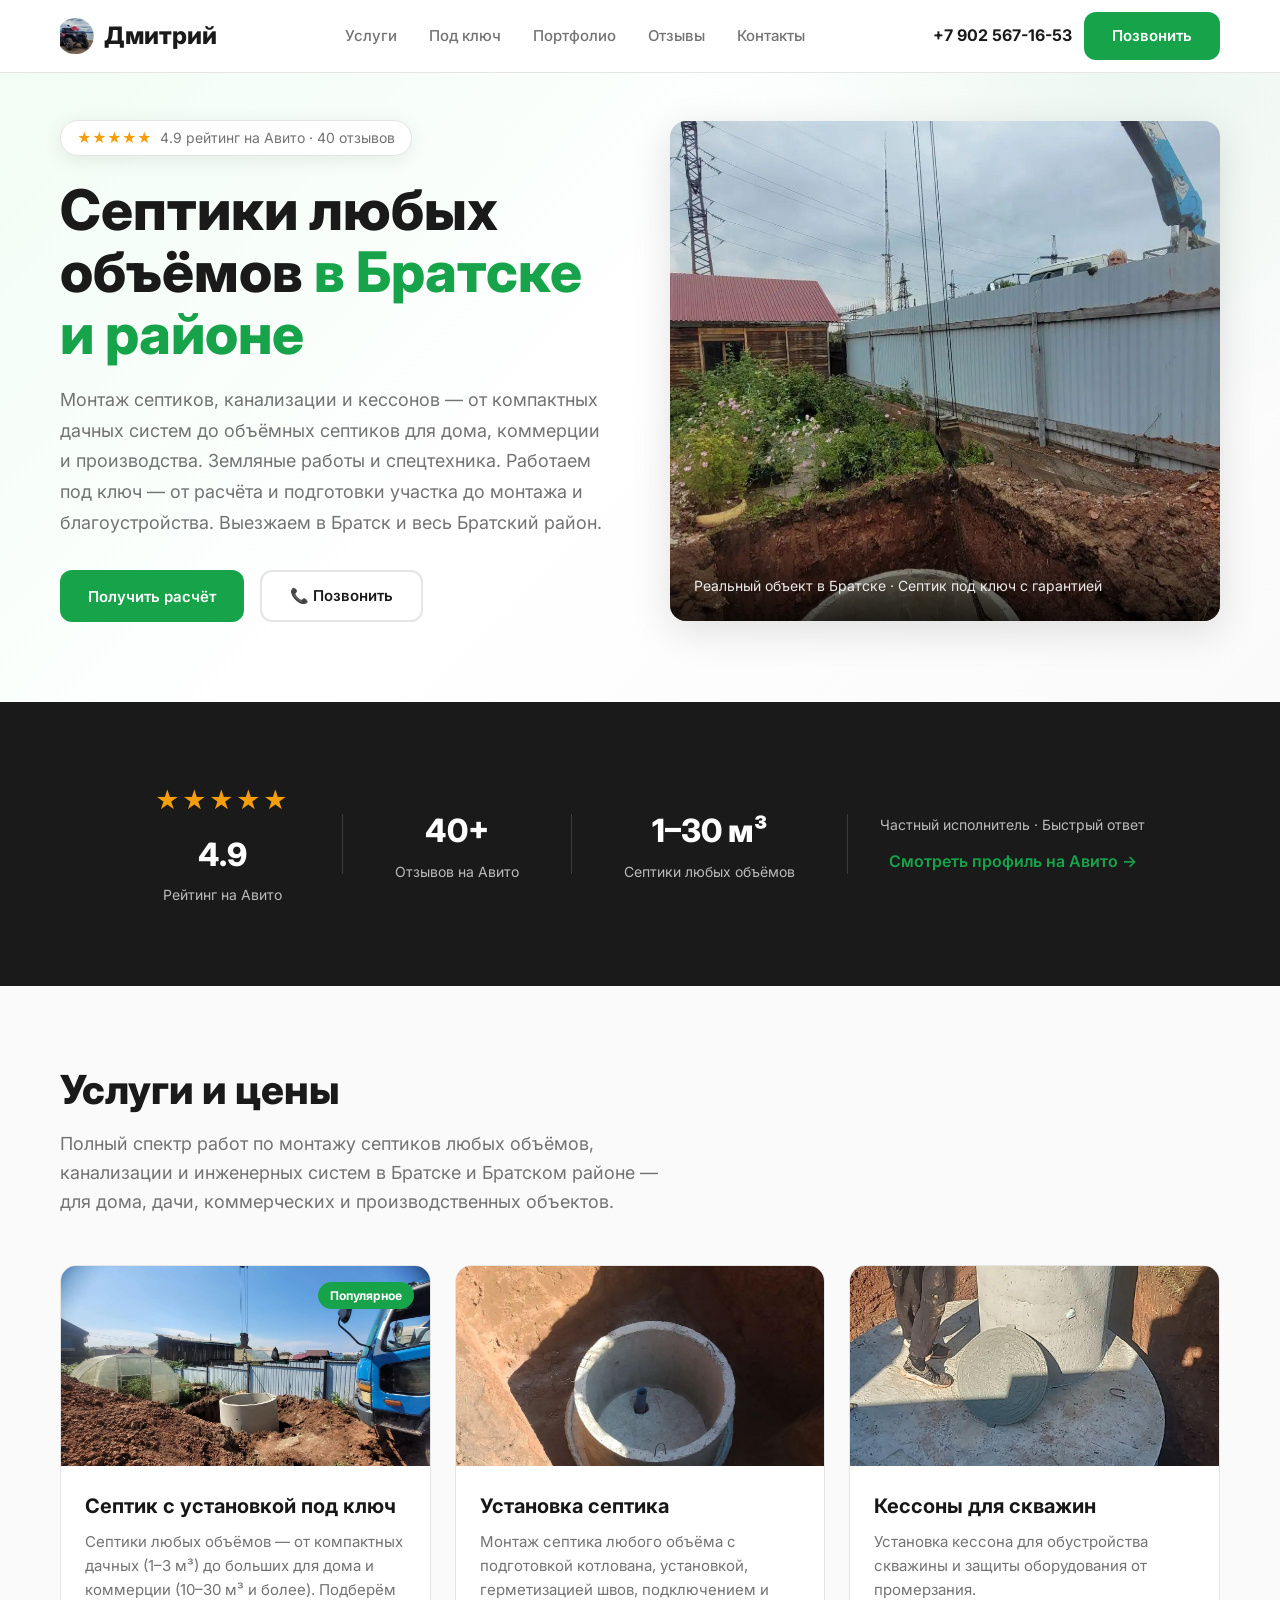
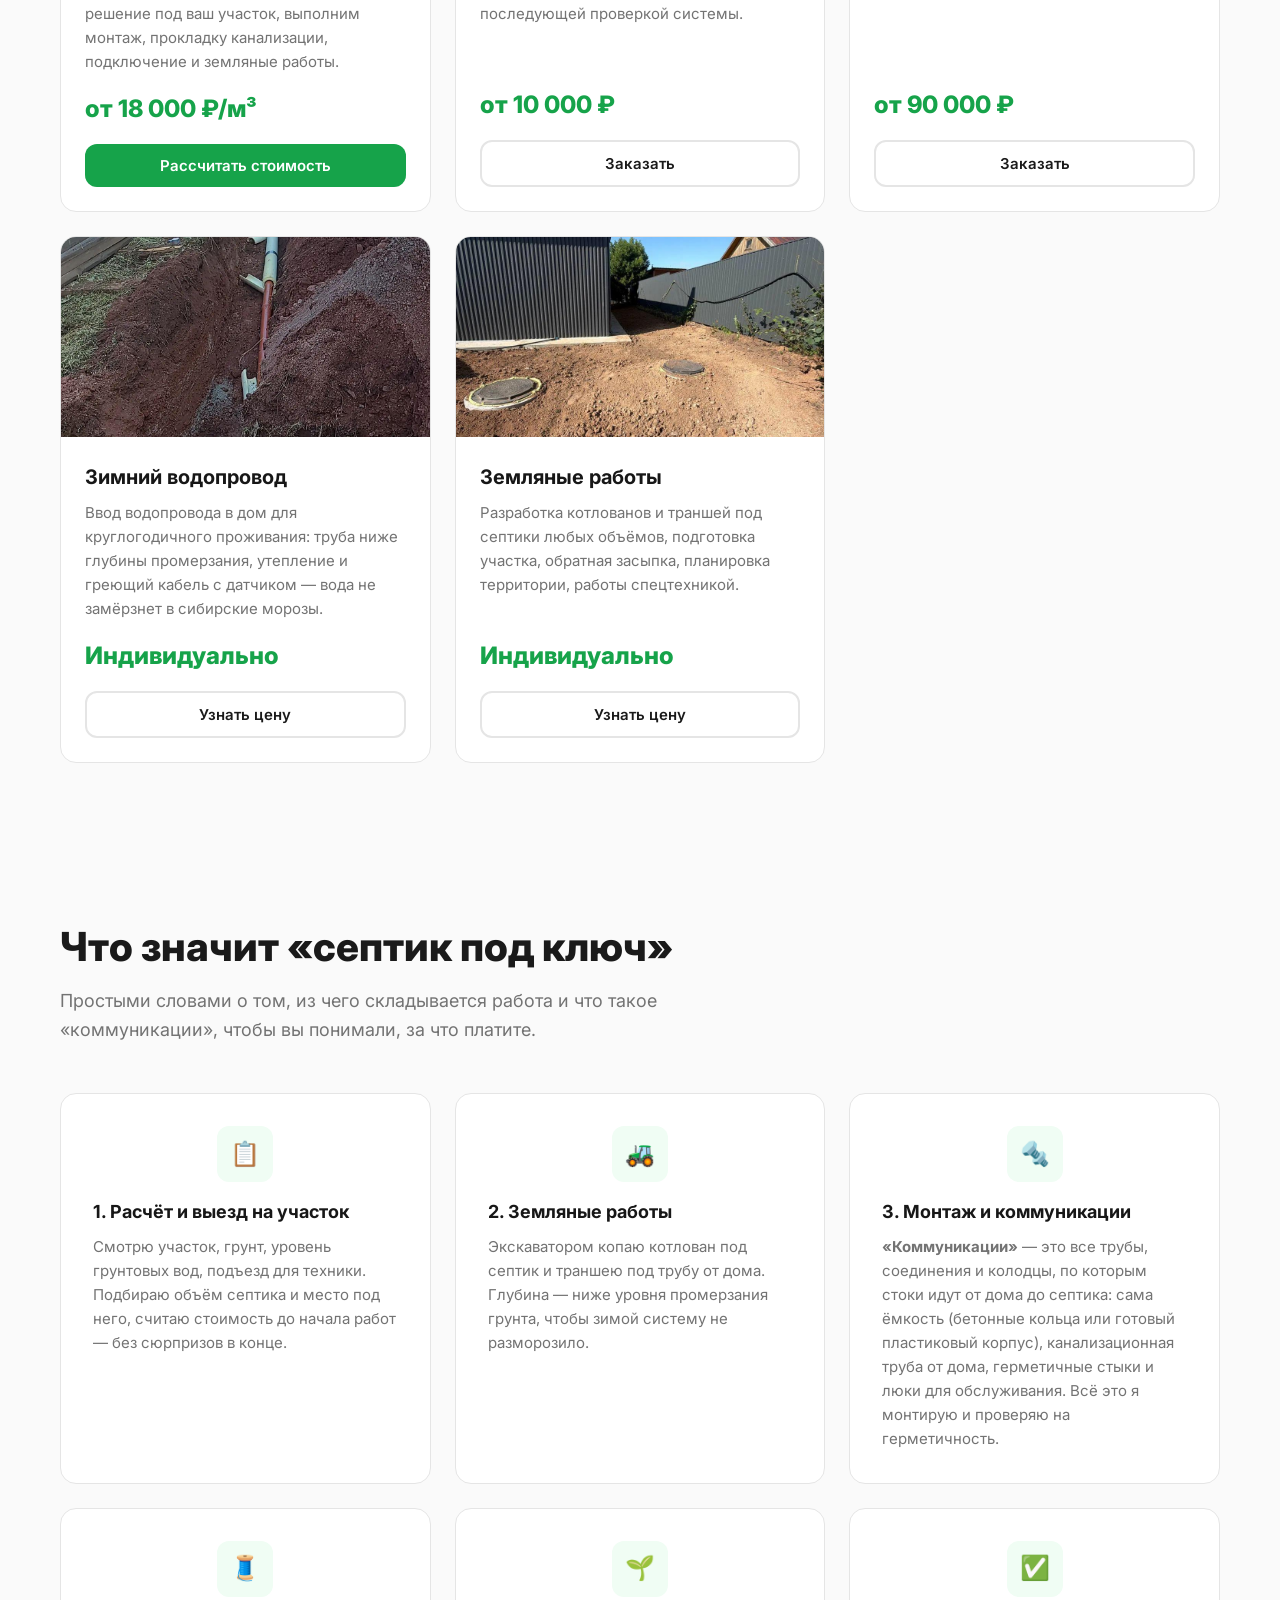
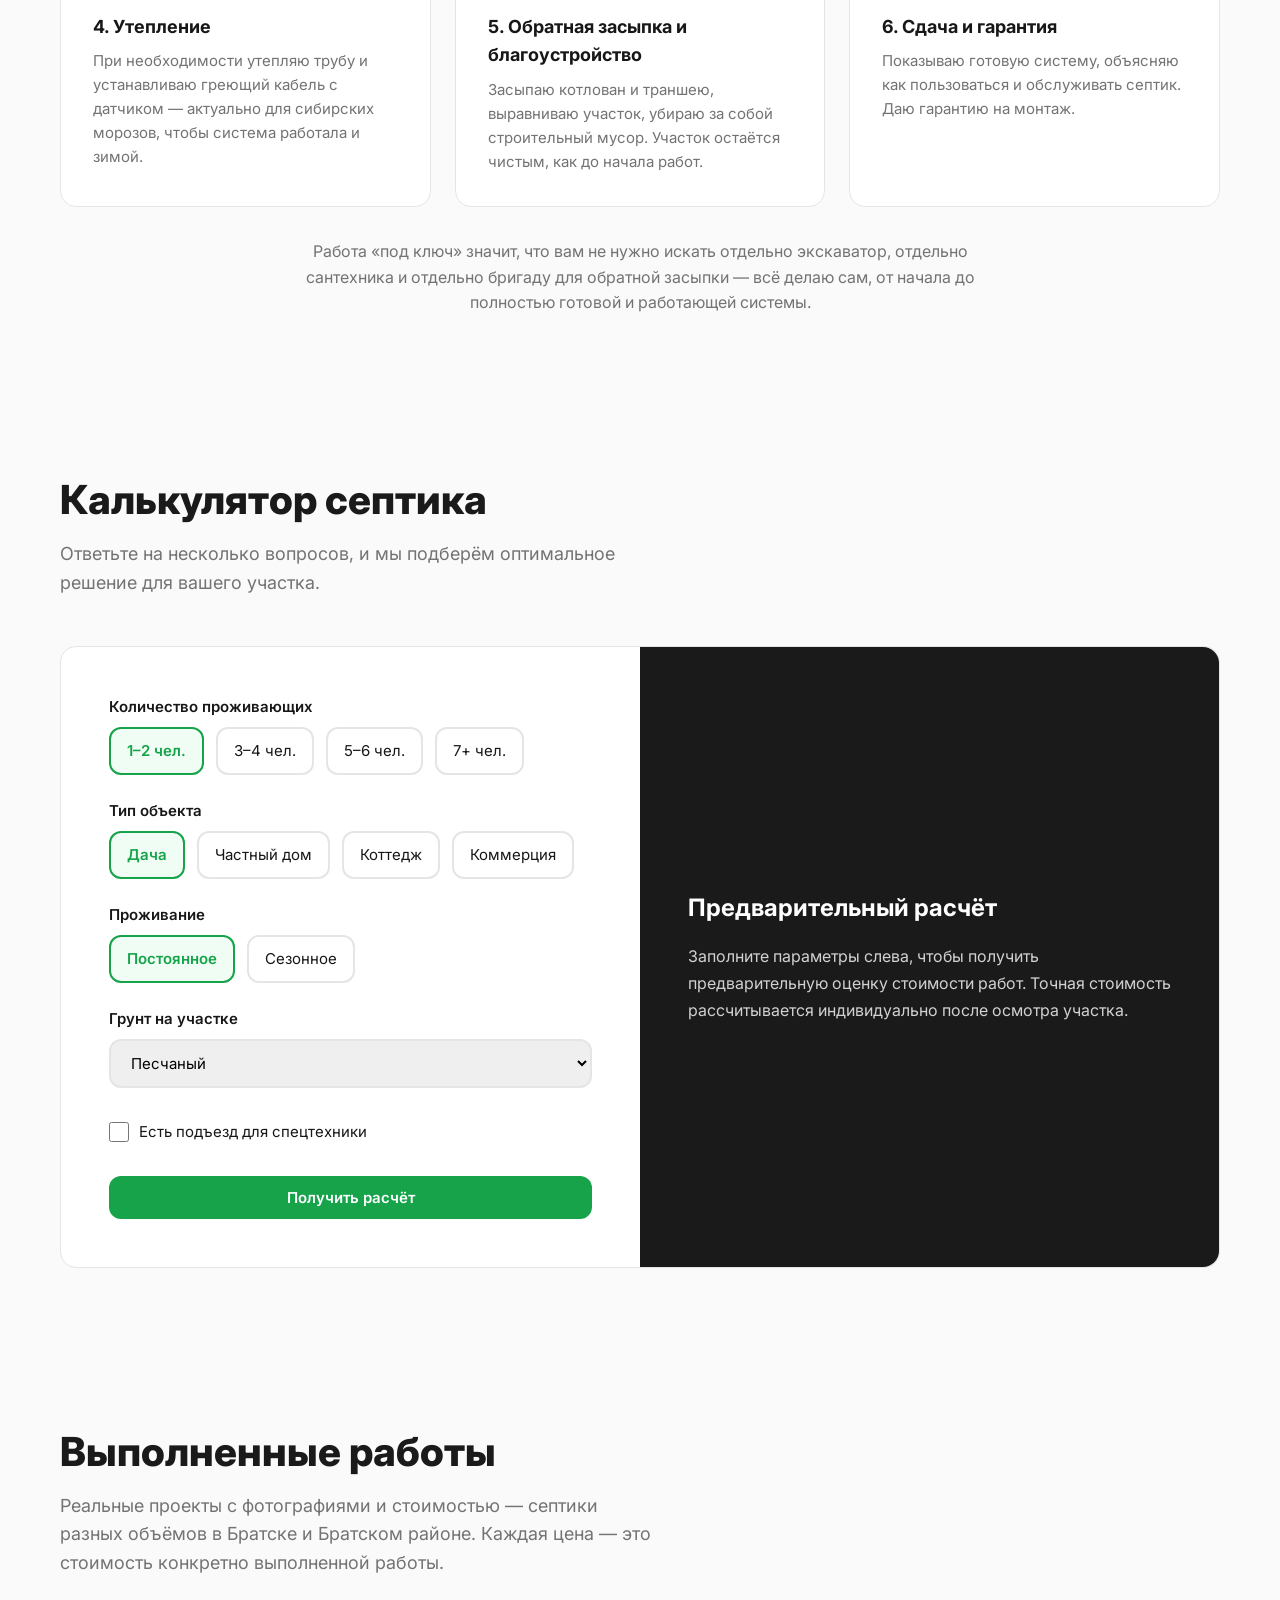
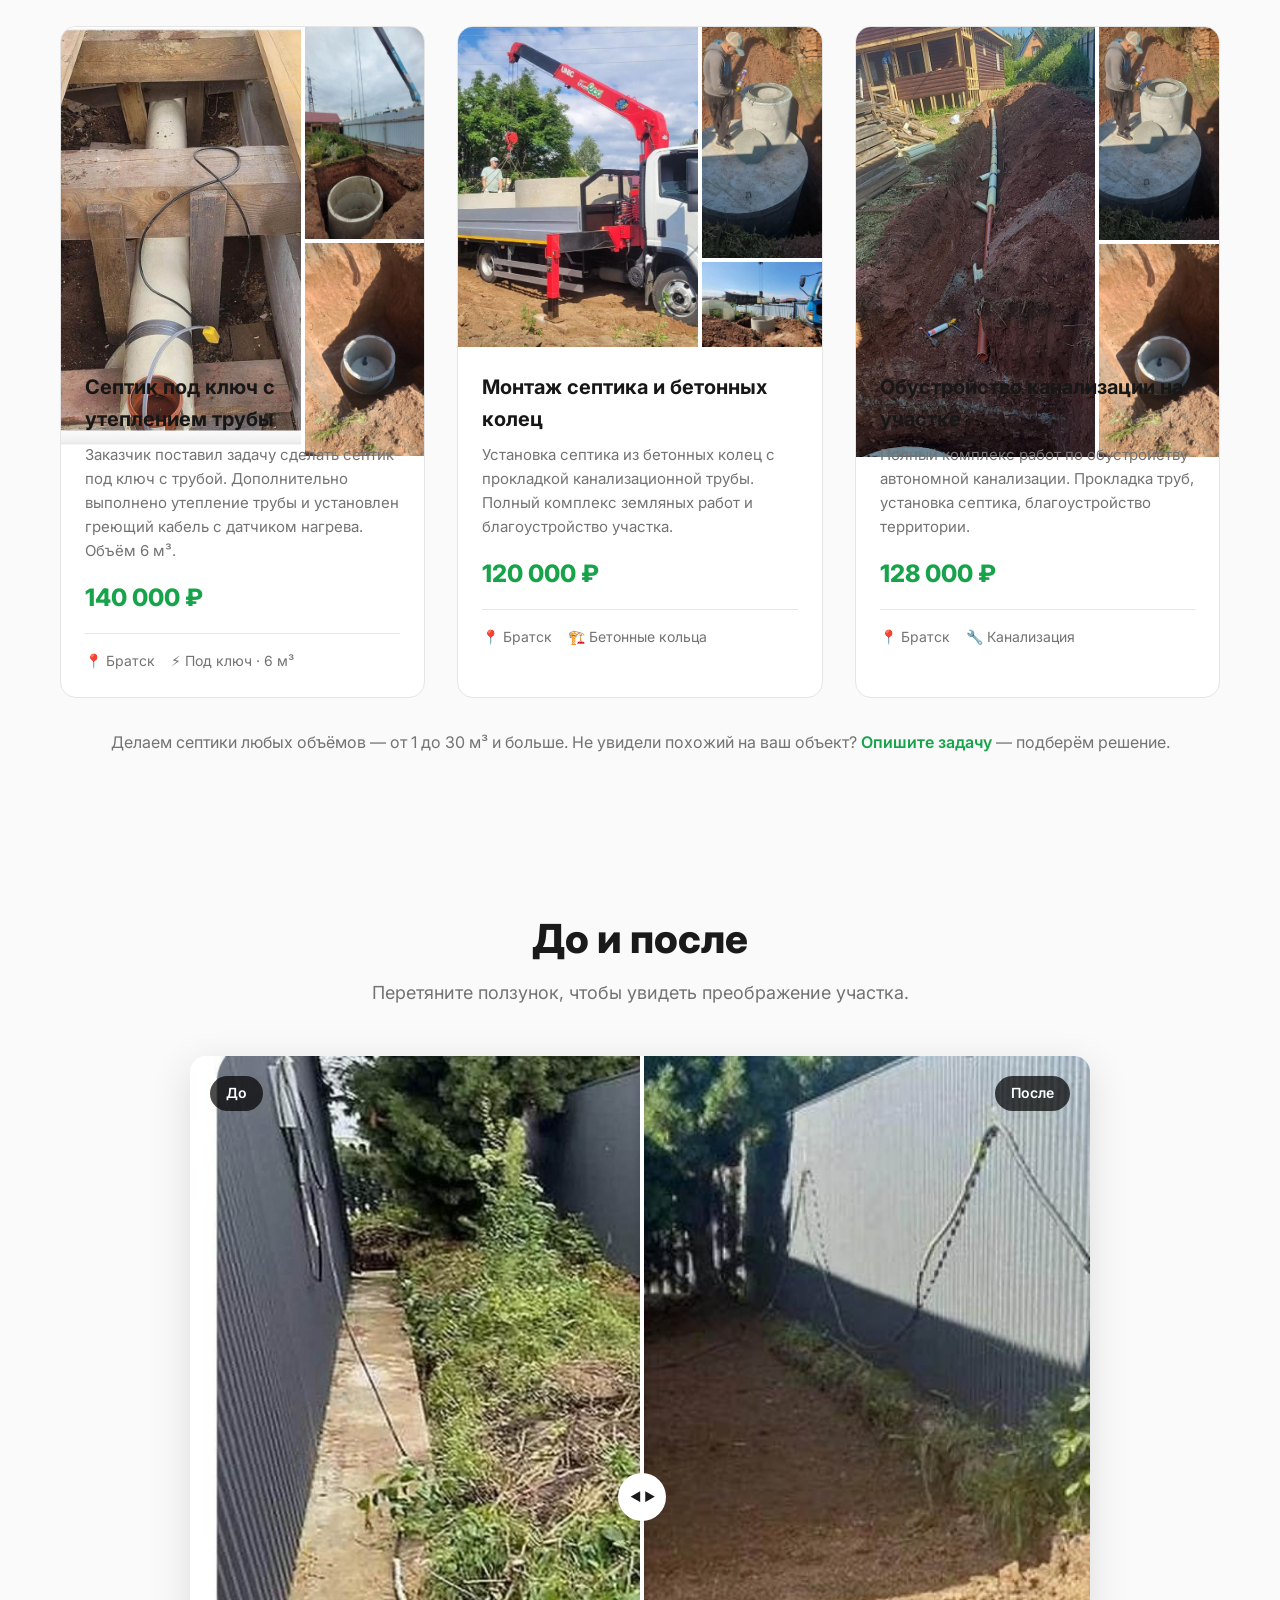
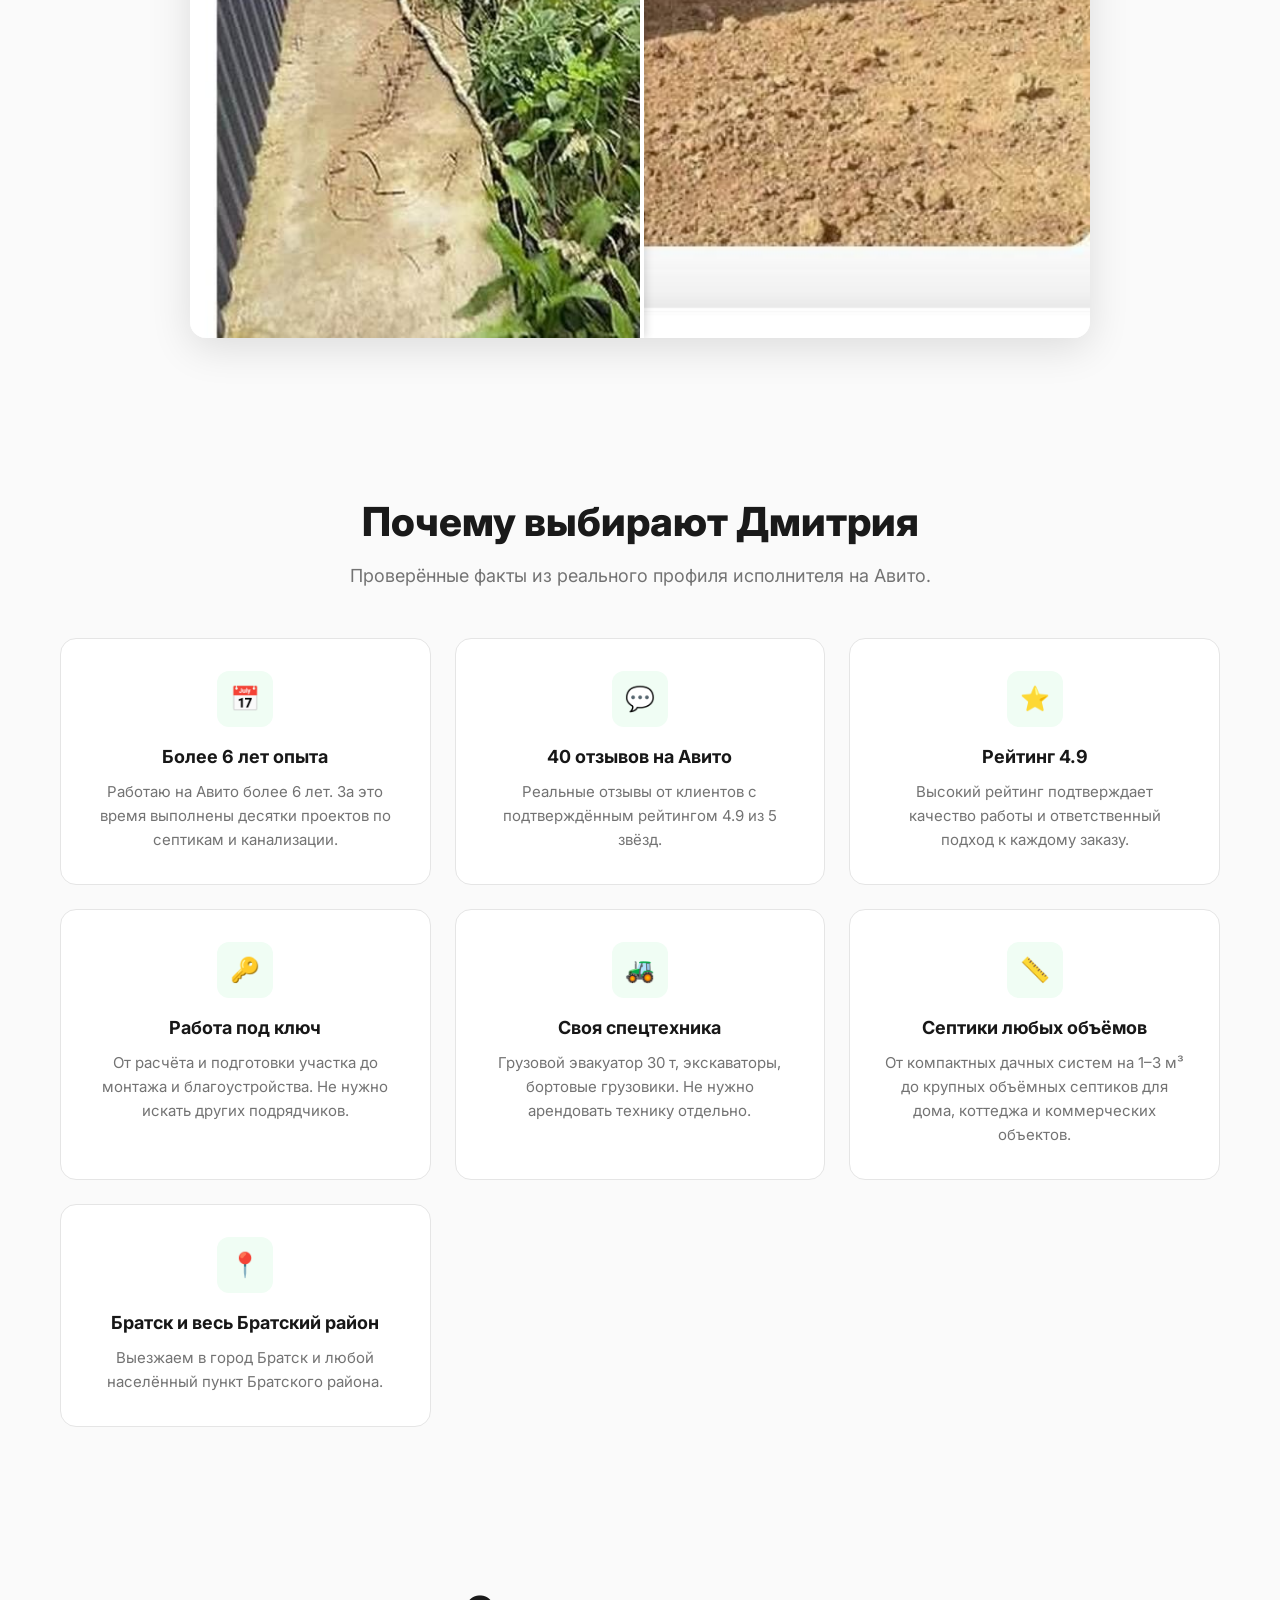
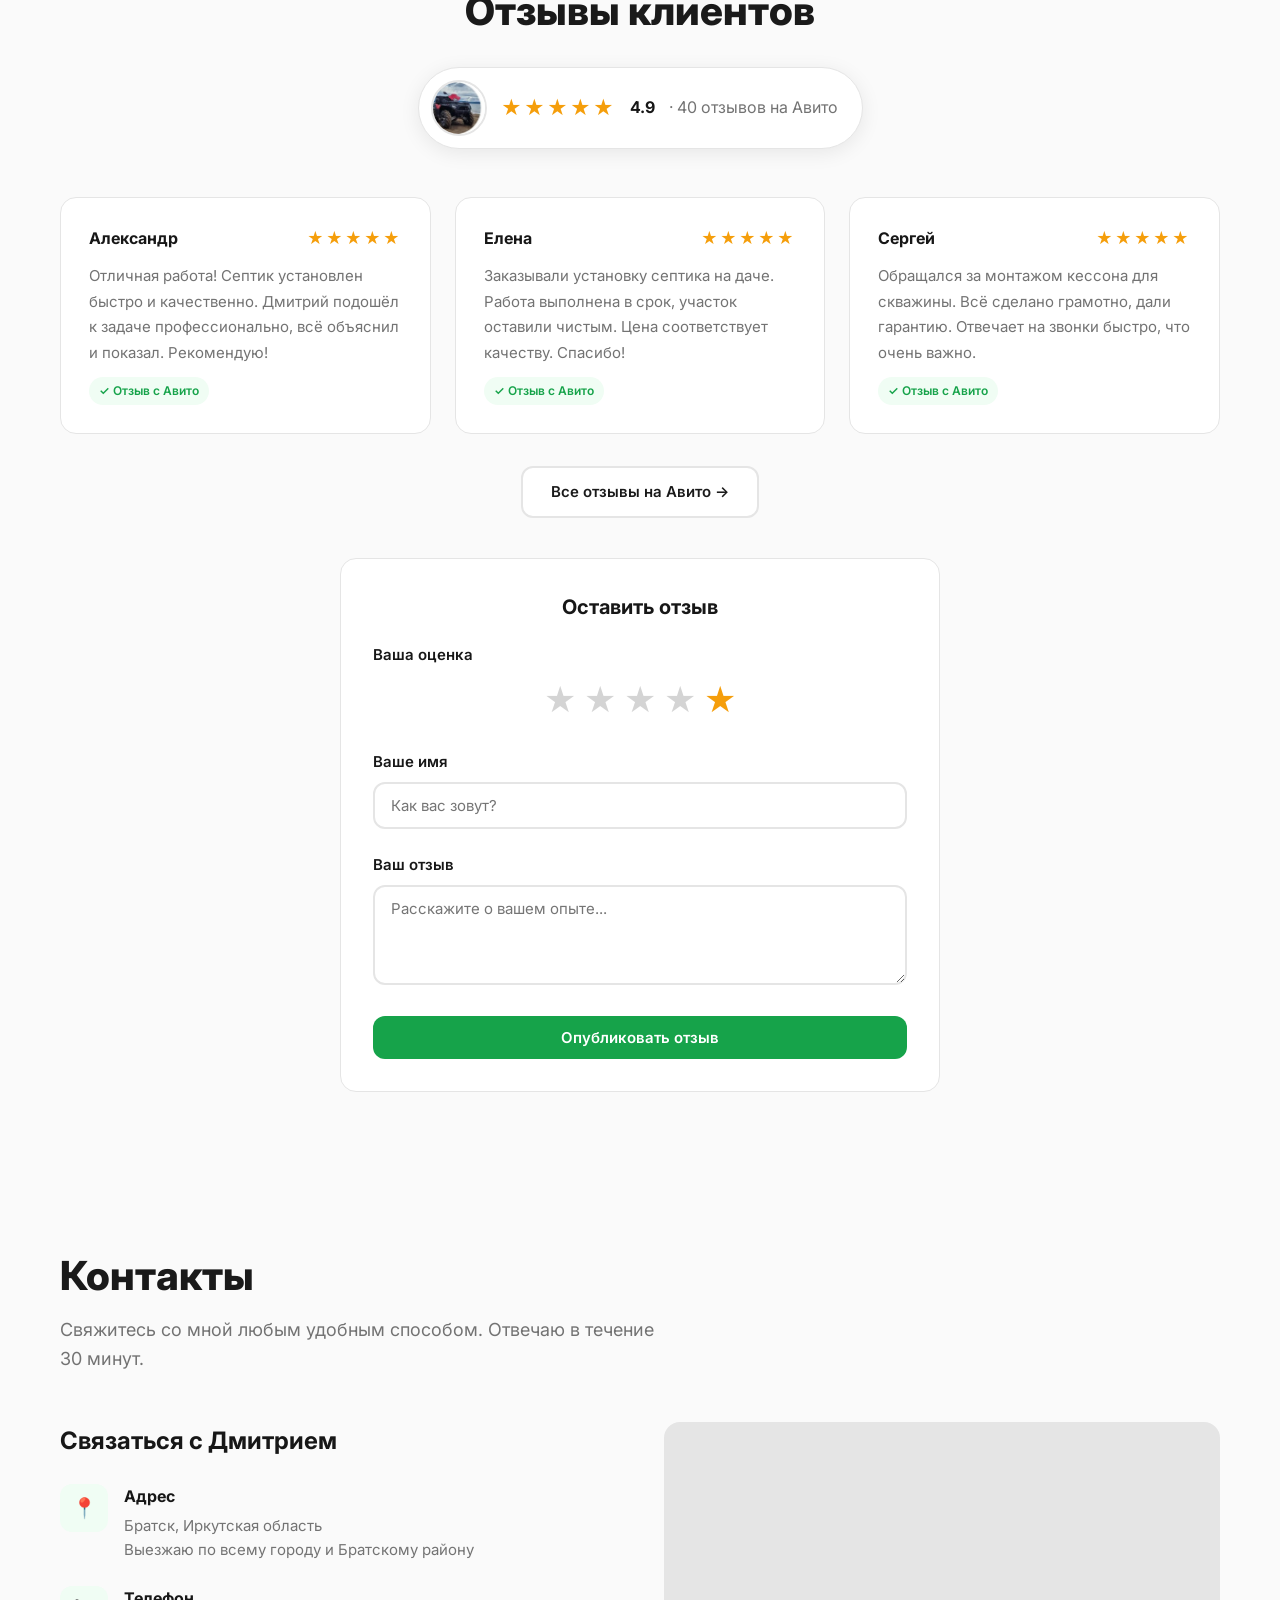
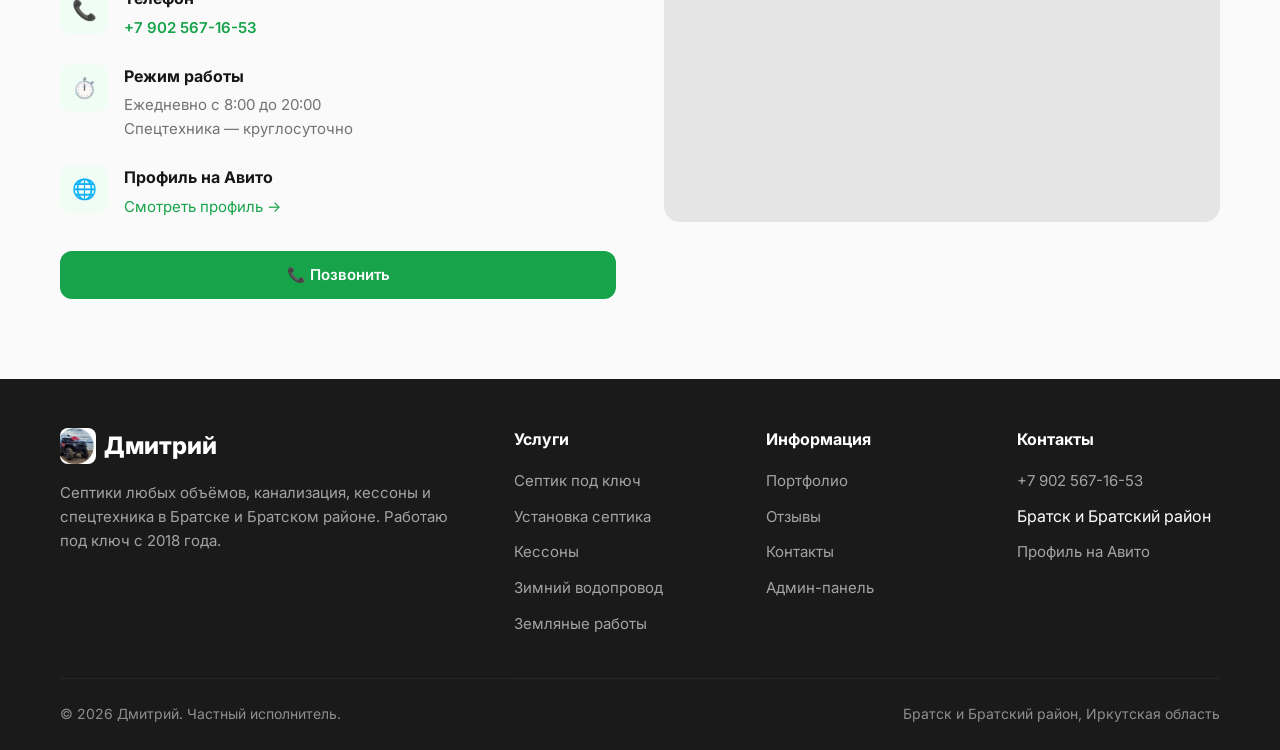
==== index.html @ 6bf2e7c0 "Add files via upload" ====
<!DOCTYPE html>
<html lang="ru">
<head>
    <meta charset="UTF-8">
    <meta name="viewport" content="width=device-width, initial-scale=1.0">
    <title>Септики под ключ в Братске и Братском районе — Дмитрий | Любые объёмы</title>
    <meta name="description" content="Септики любых объёмов под ключ в Братске и Братском районе. Монтаж септиков, автономной канализации, кессонов для скважин. Земляные работы и спецтехника. Рейтинг 4.9 на Авито. Телефон +7 902 567-16-53">
    <meta name="keywords" content="септик Братск, септики в Братске, септик Братский район, установка септика Братск, септик под ключ Братск, септик любого объёма, канализация Братск, автономная канализация Братск, монтаж септика, кессон для скважины Братск, зимний водопровод Братск, ввод воды в дом зимой, земляные работы Братск, спецтехника Братск">
    <link rel="icon" href="data:image/svg+xml,%3Csvg xmlns='http://www.w3.org/2000/svg' viewBox='0 0 100 100'%3E%3Crect width='100' height='100' rx='22' fill='%2316a34a'/%3E%3Ctext x='50' y='68' font-size='58' font-family='Arial' font-weight='800' fill='white' text-anchor='middle'%3E⚡%3C/text%3E%3C/svg%3E">
    <link rel="preconnect" href="https://fonts.googleapis.com">
    <link href="https://fonts.googleapis.com/css2?family=Inter:wght@400;500;600;700;800&display=swap" rel="stylesheet">
    <style>
        :root {
            --graphite: #1a1a1a;
            --dark-gray: #2d2d2d;
            --green: #16a34a;
            --green-hover: #15803d;
            --orange: #ea580c;
            --bg: #fafafa;
            --white: #ffffff;
            --text: #171717;
            --text-muted: #737373;
            --border: #e5e5e5;
            --shadow: 0 4px 20px rgba(0,0,0,0.08);
            --shadow-lg: 0 10px 40px rgba(0,0,0,0.12);
            --radius: 12px;
            --radius-lg: 16px;
            --max-width: 1200px;
        }
        * { margin: 0; padding: 0; box-sizing: border-box; }
        html { scroll-behavior: smooth; }
        body {
            font-family: 'Inter', system-ui, -apple-system, sans-serif;
            color: var(--text); background: var(--bg); line-height: 1.6; overflow-x: hidden;
        }
        img { max-width: 100%; height: auto; display: block; }
        a { text-decoration: none; color: inherit; }
        button { border: none; background: none; cursor: pointer; font-family: inherit; }
        .container { max-width: var(--max-width); margin: 0 auto; padding: 0 20px; }
        .section { padding: 80px 0; }
        .section-title { font-size: 2.5rem; font-weight: 800; color: var(--graphite); margin-bottom: 16px; line-height: 1.2; }
        .section-subtitle { font-size: 1.125rem; color: var(--text-muted); margin-bottom: 48px; max-width: 600px; }

        .header {
            position: fixed; top: 0; left: 0; right: 0; z-index: 1000;
            background: rgba(255,255,255,0.95); backdrop-filter: blur(10px);
            border-bottom: 1px solid var(--border); transition: all 0.3s;
        }
        .header-inner { display: flex; align-items: center; justify-content: space-between; height: 72px; }
        .logo { font-size: 1.5rem; font-weight: 800; color: var(--graphite); display: flex; align-items: center; gap: 8px; }
        .logo-icon { width: 36px; height: 36px; background: var(--green); border-radius: 8px; display: flex; align-items: center; justify-content: center; color: white; font-size: 1.2rem; overflow: hidden; }
        .logo-icon img { width: 100%; height: 100%; object-fit: cover; }
        .avatar-badge { width: 56px; height: 56px; border-radius: 50%; overflow: hidden; flex-shrink: 0; border: 2px solid var(--border); }
        .avatar-badge img { width: 100%; height: 100%; object-fit: cover; }
        .nav { display: flex; gap: 32px; }
        .nav a { font-weight: 500; color: var(--text-muted); transition: color 0.2s; font-size: 0.9375rem; }
        .nav a:hover { color: var(--green); }
        .header-phone { display: flex; align-items: center; gap: 12px; }
        .phone-link { font-weight: 700; font-size: 1rem; color: var(--graphite); }
        .btn {
            display: inline-flex; align-items: center; justify-content: center;
            padding: 12px 28px; border-radius: var(--radius); font-weight: 600; font-size: 0.9375rem;
            transition: all 0.2s; gap: 8px; cursor: pointer;
        }
        .btn-green { background: var(--green); color: white; }
        .btn-green:hover { background: var(--green-hover); transform: translateY(-1px); }
        .btn-outline { border: 2px solid var(--border); color: var(--graphite); background: white; }
        .btn-outline:hover { border-color: var(--green); color: var(--green); }
        .btn-dark { background: var(--graphite); color: white; }
        .btn-dark:hover { background: var(--dark-gray); }
        .mobile-menu-btn { display: none; font-size: 1.5rem; }

        .hero { padding-top: 120px; padding-bottom: 80px; background: linear-gradient(135deg, #f0fdf4 0%, #ffffff 50%, #fafafa 100%); position: relative; overflow: hidden; }
        .hero::before { content: ''; position: absolute; top: -50%; right: -20%; width: 800px; height: 800px; background: radial-gradient(circle, rgba(22,163,74,0.08) 0%, transparent 70%); pointer-events: none; }
        .hero-grid { display: grid; grid-template-columns: 1fr 1fr; gap: 60px; align-items: center; }
        .hero-badge { display: inline-flex; align-items: center; gap: 8px; background: white; border: 1px solid var(--border); padding: 6px 16px; border-radius: 100px; font-size: 0.875rem; color: var(--text-muted); margin-bottom: 24px; box-shadow: var(--shadow); }
        .hero-badge .star { color: #f59e0b; }
        .hero-title { font-size: 3.5rem; font-weight: 800; line-height: 1.1; color: var(--graphite); margin-bottom: 20px; }
        .hero-title span { color: var(--green); }
        .hero-subtitle { font-size: 1.125rem; color: var(--text-muted); margin-bottom: 32px; line-height: 1.7; }
        .hero-buttons { display: flex; gap: 16px; flex-wrap: wrap; }
        .hero-image { border-radius: var(--radius-lg); overflow: hidden; box-shadow: var(--shadow-lg); position: relative; height: 500px; }
        .hero-image img { width: 100%; height: 100%; object-fit: cover; }
        .hero-image-overlay { position: absolute; bottom: 0; left: 0; right: 0; background: linear-gradient(transparent, rgba(0,0,0,0.7)); padding: 40px 24px 24px; color: white; }
        .hero-image-overlay p { font-size: 0.875rem; opacity: 0.9; }

        .trust { background: var(--graphite); color: white; padding: 60px 0; }
        .trust-grid { display: flex; flex-wrap: wrap; justify-content: center; align-items: center; gap: 32px; }
        .trust-item { text-align: center; padding: 20px; }
        .trust-item .stars { color: #f59e0b; font-size: 1.5rem; letter-spacing: 2px; margin-bottom: 8px; }
        .trust-item .value { font-size: 2rem; font-weight: 800; margin-bottom: 4px; }
        .trust-item .label { font-size: 0.875rem; opacity: 0.7; }
        .trust-divider { width: 1px; height: 60px; background: rgba(255,255,255,0.15); }
        .trust-cta { display: flex; flex-direction: column; gap: 12px; align-items: center; }
        .trust-cta a { color: var(--green); font-weight: 600; }
        .trust-cta a:hover { text-decoration: underline; }

        .services-grid { display: grid; grid-template-columns: repeat(auto-fit, minmax(320px, 1fr)); gap: 24px; }
        .service-card { background: white; border-radius: var(--radius-lg); border: 1px solid var(--border); overflow: hidden; transition: all 0.3s; display: flex; flex-direction: column; }
        .service-card:hover { transform: translateY(-4px); box-shadow: var(--shadow-lg); border-color: var(--green); }
        .service-card-image { height: 200px; overflow: hidden; position: relative; }
        .service-card-image img { width: 100%; height: 100%; object-fit: cover; transition: transform 0.3s; }
        .service-card:hover .service-card-image img { transform: scale(1.05); }
        .service-card-badge { position: absolute; top: 16px; right: 16px; background: var(--green); color: white; padding: 4px 12px; border-radius: 100px; font-size: 0.75rem; font-weight: 700; }
        .service-card-body { padding: 24px; flex: 1; display: flex; flex-direction: column; }
        .service-card-title { font-size: 1.25rem; font-weight: 700; margin-bottom: 8px; }
        .service-card-desc { color: var(--text-muted); font-size: 0.9375rem; margin-bottom: 16px; flex: 1; }
        .service-card-price { font-size: 1.5rem; font-weight: 800; color: var(--green); margin-bottom: 16px; }
        .service-card-footer { margin-top: auto; }

        .calc-section { background: white; border-radius: var(--radius-lg); border: 1px solid var(--border); }
        .calc-grid { display: grid; grid-template-columns: 1fr 1fr; }
        .calc-form { padding: 48px; }
        .calc-result { background: var(--graphite); color: white; padding: 48px; border-radius: 0 var(--radius-lg) var(--radius-lg) 0; display: flex; flex-direction: column; justify-content: center; }
        .form-group { margin-bottom: 24px; }
        .form-label { display: block; font-weight: 600; margin-bottom: 8px; font-size: 0.9375rem; }
        .form-select, .form-input, .form-textarea { width: 100%; padding: 12px 16px; border: 2px solid var(--border); border-radius: var(--radius); font-size: 0.9375rem; transition: border-color 0.2s; font-family: inherit; }
        .form-select:focus, .form-input:focus, .form-textarea:focus { outline: none; border-color: var(--green); }
        .form-textarea { resize: vertical; min-height: 100px; }
        .radio-group { display: flex; gap: 12px; flex-wrap: wrap; }
        .radio-label { display: flex; align-items: center; gap: 8px; padding: 10px 16px; border: 2px solid var(--border); border-radius: var(--radius); cursor: pointer; transition: all 0.2s; font-size: 0.9375rem; }
        .radio-label:hover { border-color: var(--green); }
        .radio-label input[type="radio"] { display: none; }
        .radio-label:has(input:checked) { border-color: var(--green); background: #f0fdf4; color: var(--green); font-weight: 600; }
        .checkbox-label { display: flex; align-items: center; gap: 10px; cursor: pointer; padding: 8px 0; font-size: 0.9375rem; }
        .checkbox-label input { width: 20px; height: 20px; accent-color: var(--green); }

        .portfolio-grid { display: grid; grid-template-columns: repeat(auto-fit, minmax(350px, 1fr)); gap: 32px; }
        .portfolio-card { background: white; border-radius: var(--radius-lg); overflow: hidden; border: 1px solid var(--border); transition: all 0.3s; }
        .portfolio-card:hover { box-shadow: var(--shadow-lg); }
        .portfolio-gallery { display: grid; grid-template-columns: 2fr 1fr; gap: 4px; height: 320px; }
        .portfolio-gallery img { width: 100%; height: 100%; object-fit: cover; cursor: zoom-in; transition: filter 0.2s; }
        .portfolio-gallery img:hover { filter: brightness(0.92); }
        .lightbox-overlay { display: none; position: fixed; inset: 0; background: rgba(0,0,0,0.9); z-index: 3000; align-items: center; justify-content: center; padding: 24px; }
        .lightbox-overlay.active { display: flex; }
        .lightbox-overlay img { max-width: 100%; max-height: 90vh; border-radius: 8px; box-shadow: 0 10px 60px rgba(0,0,0,0.5); }
        .lightbox-close { position: absolute; top: 20px; right: 24px; width: 44px; height: 44px; border-radius: 50%; background: rgba(255,255,255,0.15); color: white; display: flex; align-items: center; justify-content: center; font-size: 1.5rem; cursor: pointer; }
        .lightbox-close:hover { background: rgba(255,255,255,0.3); }
        .portfolio-gallery .main-img { grid-row: span 2; }
        .portfolio-info { padding: 24px; }
        .portfolio-title { font-size: 1.25rem; font-weight: 700; margin-bottom: 8px; }
        .portfolio-desc { color: var(--text-muted); font-size: 0.9375rem; margin-bottom: 16px; }
        .portfolio-price { font-size: 1.5rem; font-weight: 800; color: var(--green); }
        .portfolio-meta { display: flex; gap: 16px; margin-top: 16px; padding-top: 16px; border-top: 1px solid var(--border); font-size: 0.875rem; color: var(--text-muted); }

        .before-after-container { position: relative; width: 100%; max-width: 900px; margin: 0 auto; border-radius: var(--radius-lg); overflow: hidden; box-shadow: var(--shadow-lg); }
        .before-after-container img { width: 100%; display: block; }
        .before-after-slider { position: absolute; top: 0; left: 50%; width: 4px; height: 100%; background: white; cursor: ew-resize; z-index: 10; box-shadow: 0 0 10px rgba(0,0,0,0.3); }
        .before-after-slider::after { content: '◀ ▶'; position: absolute; top: 50%; left: 50%; transform: translate(-50%, -50%); background: white; color: var(--graphite); width: 48px; height: 48px; border-radius: 50%; display: flex; align-items: center; justify-content: center; font-size: 0.75rem; font-weight: 700; box-shadow: var(--shadow); }
        .before-label, .after-label { position: absolute; top: 20px; background: rgba(0,0,0,0.7); color: white; padding: 6px 16px; border-radius: 100px; font-size: 0.875rem; font-weight: 600; }
        .before-label { left: 20px; }
        .after-label { right: 20px; }
        .ba-image-wrapper { position: absolute; top: 0; left: 0; width: 50%; height: 100%; overflow: hidden; }
        .ba-image-wrapper img { height: 100%; width: auto; max-width: none; }

        .adv-grid { display: grid; grid-template-columns: repeat(3, 1fr); gap: 24px; }
        .adv-card { background: white; padding: 32px; border-radius: var(--radius-lg); border: 1px solid var(--border); text-align: center; transition: all 0.3s; }
        .adv-card:hover { border-color: var(--green); transform: translateY(-2px); }
        .adv-icon { width: 56px; height: 56px; background: #f0fdf4; color: var(--green); border-radius: var(--radius); display: flex; align-items: center; justify-content: center; font-size: 1.5rem; margin: 0 auto 16px; }
        .adv-title { font-weight: 700; font-size: 1.125rem; margin-bottom: 8px; }
        .adv-desc { color: var(--text-muted); font-size: 0.9375rem; }

        .reviews-grid { display: grid; grid-template-columns: repeat(auto-fit, minmax(300px, 1fr)); gap: 24px; }
        .review-card { background: white; padding: 28px; border-radius: var(--radius-lg); border: 1px solid var(--border); }
        .review-header { display: flex; justify-content: space-between; align-items: center; margin-bottom: 12px; }
        .review-author { font-weight: 700; }
        .review-stars { color: #f59e0b; letter-spacing: 2px; }
        .review-text { color: var(--text-muted); font-size: 0.9375rem; line-height: 1.7; }
        .review-badge { display: inline-flex; align-items: center; gap: 6px; background: #f0fdf4; color: var(--green); padding: 4px 10px; border-radius: 100px; font-size: 0.75rem; font-weight: 600; margin-top: 12px; }
        .review-form { background: white; padding: 32px; border-radius: var(--radius-lg); border: 1px solid var(--border); max-width: 600px; margin: 40px auto 0; }
        .review-form-title { font-size: 1.25rem; font-weight: 700; margin-bottom: 20px; text-align: center; }
        .star-rating-input { display: flex; gap: 8px; justify-content: center; margin-bottom: 20px; }
        .star-rating-input .star { font-size: 2rem; color: #d4d4d4; cursor: pointer; transition: color 0.2s; }
        .star-rating-input .star.active { color: #f59e0b; }

        .contact-grid { display: grid; grid-template-columns: 1fr 1fr; gap: 48px; align-items: start; }
        .contact-info h3 { font-size: 1.5rem; margin-bottom: 24px; }
        .contact-item { display: flex; align-items: flex-start; gap: 16px; margin-bottom: 24px; }
        .contact-icon { width: 48px; height: 48px; background: #f0fdf4; color: var(--green); border-radius: var(--radius); display: flex; align-items: center; justify-content: center; font-size: 1.25rem; flex-shrink: 0; }
        .contact-item div strong { display: block; margin-bottom: 4px; }
        .contact-item div p { color: var(--text-muted); font-size: 0.9375rem; }
        .map-placeholder { background: #e5e5e5; border-radius: var(--radius-lg); overflow: hidden; height: 400px; }

        .footer { background: var(--graphite); color: white; padding: 48px 0 24px; }
        .footer-grid { display: grid; grid-template-columns: 2fr 1fr 1fr 1fr; gap: 48px; margin-bottom: 32px; }
        .footer-brand .logo { color: white; margin-bottom: 16px; }
        .footer-brand p { opacity: 0.6; font-size: 0.9375rem; }
        .footer-title { font-weight: 700; margin-bottom: 16px; }
        .footer-links { list-style: none; }
        .footer-links li { margin-bottom: 10px; }
        .footer-links a { opacity: 0.6; font-size: 0.9375rem; transition: opacity 0.2s; }
        .footer-links a:hover { opacity: 1; color: var(--green); }
        .footer-bottom { border-top: 1px solid rgba(255,255,255,0.1); padding-top: 24px; display: flex; justify-content: space-between; align-items: center; font-size: 0.875rem; opacity: 0.5; }

        .mobile-bar { display: none; position: fixed; bottom: 0; left: 0; right: 0; background: white; border-top: 1px solid var(--border); z-index: 1000; padding: 12px 16px; gap: 12px; }
        .mobile-bar .btn { flex: 1; padding: 14px; font-size: 0.9375rem; }

        .modal-overlay { display: none; position: fixed; inset: 0; background: rgba(0,0,0,0.5); z-index: 2000; align-items: center; justify-content: center; padding: 20px; }
        .modal-overlay.active { display: flex; }
        .modal { background: white; border-radius: var(--radius-lg); max-width: 500px; width: 100%; max-height: 90vh; overflow-y: auto; position: relative; animation: modalIn 0.3s ease; }
        @keyframes modalIn { from { opacity: 0; transform: scale(0.95); } to { opacity: 1; transform: scale(1); } }
        .modal-header { padding: 24px 24px 0; display: flex; justify-content: space-between; align-items: center; }
        .modal-title { font-size: 1.25rem; font-weight: 700; }
        .modal-close { width: 36px; height: 36px; border-radius: 50%; background: var(--bg); display: flex; align-items: center; justify-content: center; font-size: 1.25rem; cursor: pointer; transition: background 0.2s; }
        .modal-close:hover { background: var(--border); }
        .modal-body { padding: 24px; }
        .modal-footer { padding: 0 24px 24px; display: flex; gap: 12px; }

        .toast { position: fixed; bottom: 100px; left: 50%; transform: translateX(-50%) translateY(100px); background: var(--graphite); color: white; padding: 14px 28px; border-radius: 100px; font-weight: 500; z-index: 3000; opacity: 0; transition: all 0.3s; pointer-events: none; }
        .toast.show { opacity: 1; transform: translateX(-50%) translateY(0); }

        @media (max-width: 1024px) {
            .hero-grid { grid-template-columns: 1fr; gap: 40px; }
            .hero-image { height: 350px; }
            .calc-grid { grid-template-columns: 1fr; }
            .calc-result { border-radius: 0 0 var(--radius-lg) var(--radius-lg); }
            .contact-grid { grid-template-columns: 1fr; }
            .footer-grid { grid-template-columns: 1fr 1fr; }
            .adv-grid { grid-template-columns: 1fr 1fr; }
        }
        @media (max-width: 768px) {
            .section { padding: 60px 0; }
            .section-title { font-size: 1.875rem; }
            .hero-title { font-size: 2.25rem; }
            .nav { display: none; }
            .header-phone { display: none; }
            .mobile-menu-btn { display: block; }
            .trust-grid { grid-template-columns: repeat(2, 1fr); gap: 16px; }
            .trust-divider { display: none; }
            .adv-grid { grid-template-columns: 1fr; }
            .footer-grid { grid-template-columns: 1fr; gap: 32px; }
            .mobile-bar { display: flex; }
            body { padding-bottom: 80px; }
            .portfolio-gallery { grid-template-columns: 1fr; height: auto; }
            .portfolio-gallery .main-img { grid-row: auto; }
        }
        .nav.mobile-open { display: flex !important; position: absolute; top: 72px; left: 0; right: 0; background: white; flex-direction: column; padding: 12px 20px 20px; box-shadow: var(--shadow-lg); border-top: 1px solid var(--border); }
        .nav.mobile-open a { padding: 14px 4px; border-bottom: 1px solid var(--border); }
        .nav.mobile-open a:last-child { border-bottom: none; }
        .admin-link { opacity: 0.3; font-size: 0.75rem; transition: opacity 0.2s; }
        .admin-link:hover { opacity: 1; }
    </style>
</head>
<body>

<header class="header" id="header">
    <div class="container header-inner">
        <a href="#" class="logo"><div class="logo-icon"><img src="[data-uri]" alt="Дмитрий"></div><span>Дмитрий</span></a>
        <nav class="nav">
            <a href="#services">Услуги</a>
            <a href="#turnkey">Под ключ</a>
            <a href="#portfolio">Портфолио</a>
            <a href="#reviews">Отзывы</a>
            <a href="#contacts">Контакты</a>
        </nav>
        <div class="header-phone">
            <a href="tel:+79025671653" class="phone-link">+7 902 567-16-53</a>
            <a href="tel:+79025671653" class="btn btn-green">Позвонить</a>
        </div>
        <button class="mobile-menu-btn" id="mobileMenuBtn" onclick="toggleMobileMenu()" aria-label="Открыть меню">☰</button>
    </div>
</header>

<section class="hero" id="home">
    <div class="container">
        <div class="hero-grid">
            <div>
                <div class="hero-badge"><span class="star">★★★★★</span><span>4.9 рейтинг на Авито · 40 отзывов</span></div>
                <h1 class="hero-title">Септики любых объёмов <span>в Братске и районе</span></h1>
                <p class="hero-subtitle">Монтаж септиков, канализации и кессонов — от компактных дачных систем до объёмных септиков для дома, коммерции и производства. Земляные работы и спецтехника. Работаем под ключ — от расчёта и подготовки участка до монтажа и благоустройства. Выезжаем в Братск и весь Братский район.</p>
                <div class="hero-buttons">
                    <button class="btn btn-green" onclick="openModal('order')">Получить расчёт</button>
                    <a href="tel:+79025671653" class="btn btn-outline">📞 Позвонить</a>
                </div>
            </div>
            <div class="hero-image">
                <img src="[data-uri]" alt="Установленный септик под ключ в Братске" fetchpriority="high">
                <div class="hero-image-overlay"><p>Реальный объект в Братске · Септик под ключ с гарантией</p></div>
            </div>
        </div>
    </div>
</section>

<section class="trust">
    <div class="container">
        <div class="trust-grid">
            <div class="trust-item"><div class="stars">★★★★★</div><div class="value">4.9</div><div class="label">Рейтинг на Авито</div></div>
            <div class="trust-divider"></div>
            <div class="trust-item"><div class="value">40+</div><div class="label">Отзывов на Авито</div></div>
            <div class="trust-divider"></div>
            <div class="trust-item"><div class="value">1–30 м³</div><div class="label">Септики любых объёмов</div></div>
            <div class="trust-divider"></div>
            <div class="trust-cta">
                <span style="opacity:0.7; font-size:0.875rem;">Частный исполнитель · Быстрый ответ</span>
                <a href="https://www.avito.ru/brands/i187377134?src=sharing" target="_blank">Смотреть профиль на Авито →</a>
            </div>
        </div>
    </div>
</section>

<section class="section" id="services">
    <div class="container">
        <h2 class="section-title">Услуги и цены</h2>
        <p class="section-subtitle">Полный спектр работ по монтажу септиков любых объёмов, канализации и инженерных систем в Братске и Братском районе — для дома, дачи, коммерческих и производственных объектов.</p>
        <div class="services-grid">
            <div class="service-card">
                <div class="service-card-image"><img src="[data-uri]" alt="Септик с установкой под ключ, любой объём" loading="lazy" onclick="openLightbox(this.src)"><span class="service-card-badge">Популярное</span></div>
                <div class="service-card-body">
                    <h3 class="service-card-title">Септик с установкой под ключ</h3>
                    <p class="service-card-desc">Септики любых объёмов — от компактных дачных (1–3 м³) до больших для дома и коммерции (10–30 м³ и более). Подберём решение под ваш участок, выполним монтаж, прокладку канализации, подключение и земляные работы.</p>
                    <div class="service-card-price">от 18 000 ₽/м³</div>
                    <div class="service-card-footer"><button class="btn btn-green" style="width:100%" onclick="openModal('order', 'Септик под ключ')">Рассчитать стоимость</button></div>
                </div>
            </div>
            <div class="service-card">
                <div class="service-card-image"><img src="[data-uri]" alt="Установка септика из бетонных колец" loading="lazy" onclick="openLightbox(this.src)"></div>
                <div class="service-card-body">
                    <h3 class="service-card-title">Установка септика</h3>
                    <p class="service-card-desc">Монтаж септика любого объёма с подготовкой котлована, установкой, герметизацией швов, подключением и последующей проверкой системы.</p>
                    <div class="service-card-price">от 10 000 ₽</div>
                    <div class="service-card-footer"><button class="btn btn-outline" style="width:100%" onclick="openModal('order', 'Установка септика')">Заказать</button></div>
                </div>
            </div>
            <div class="service-card">
                <div class="service-card-image"><img src="[data-uri]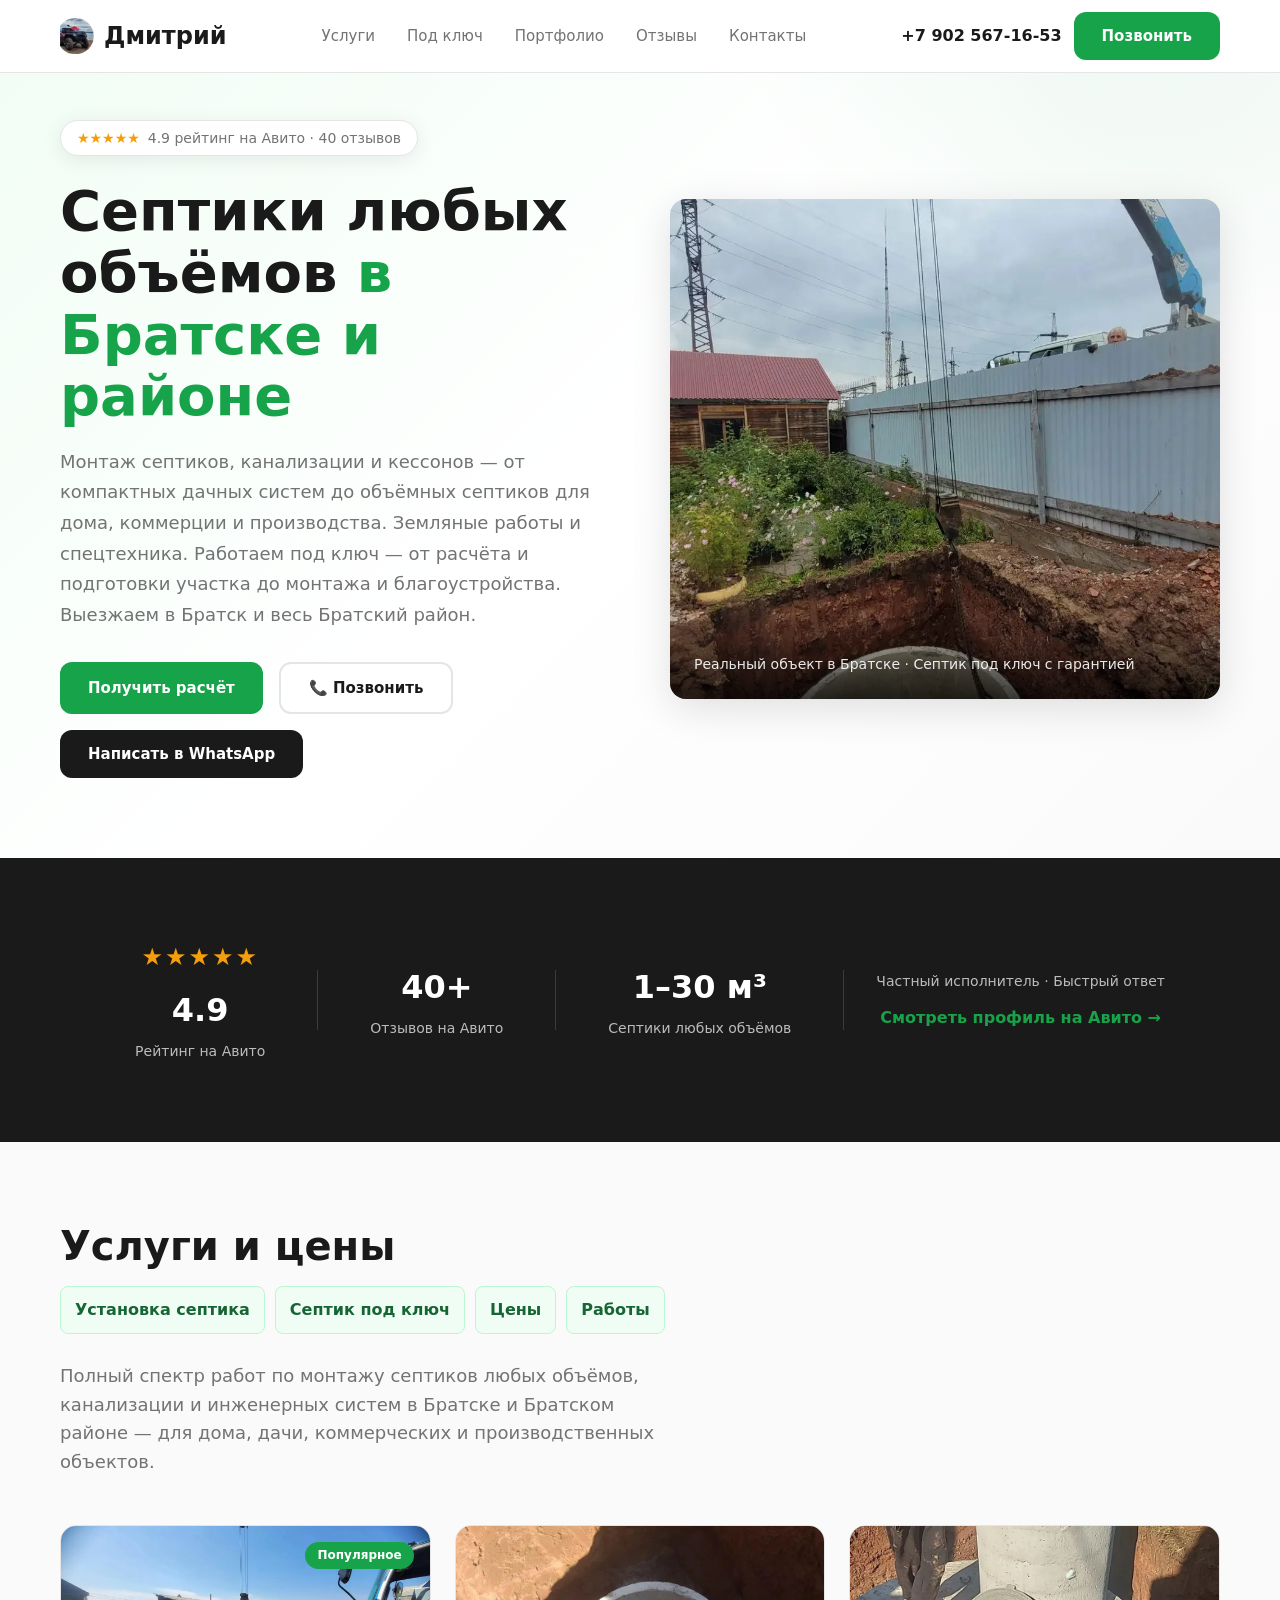
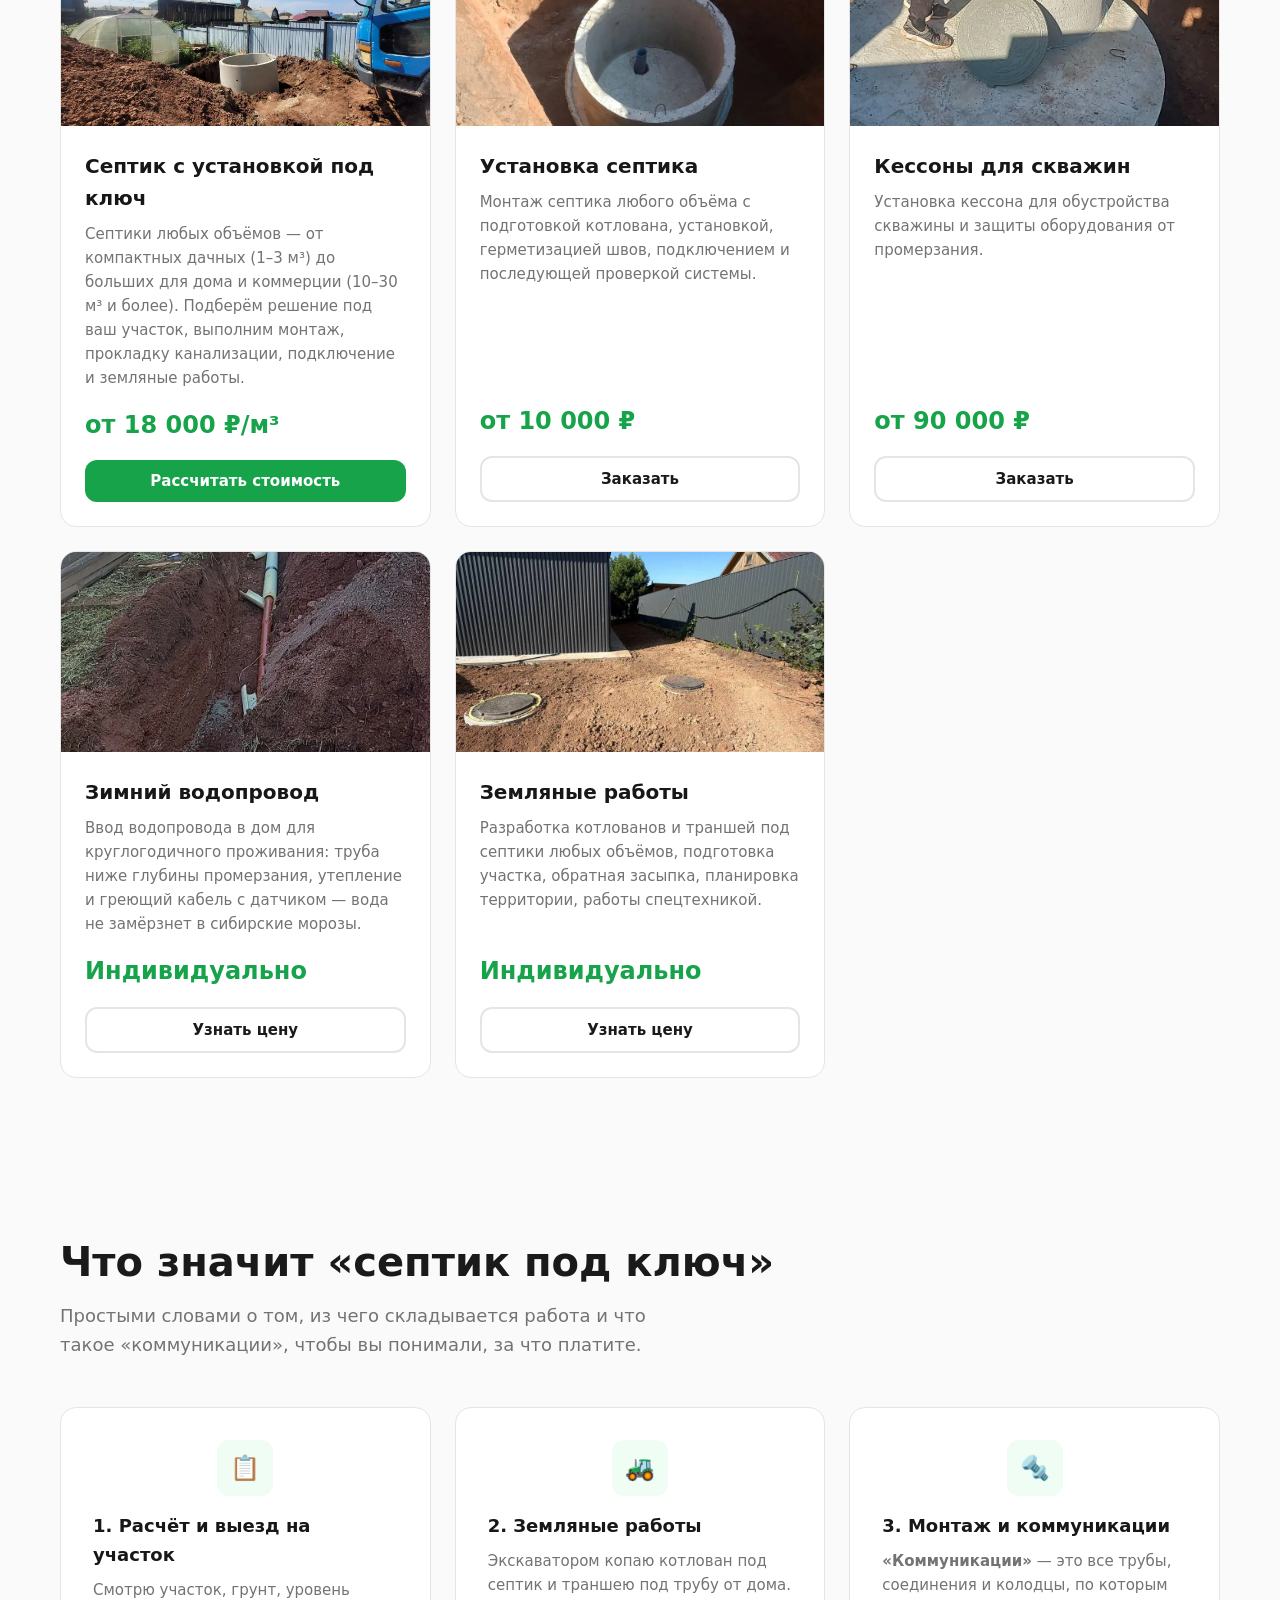
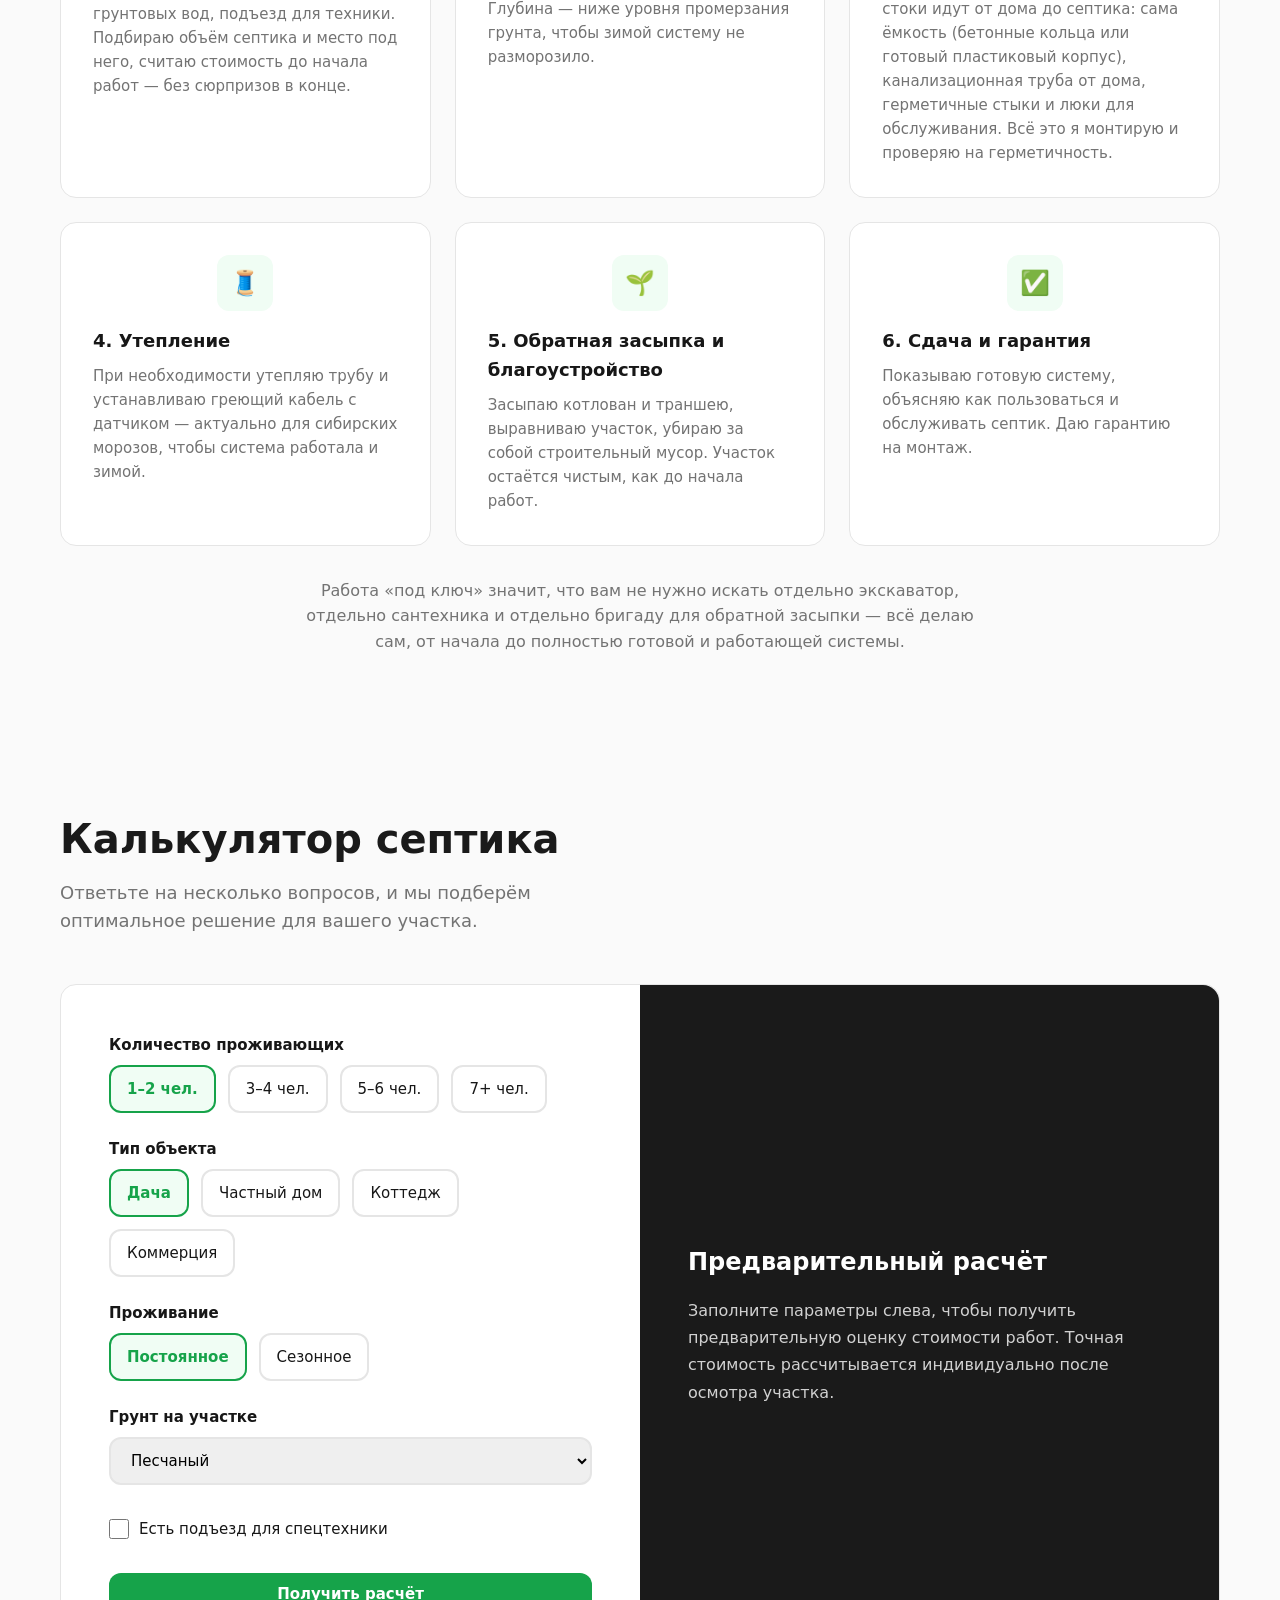
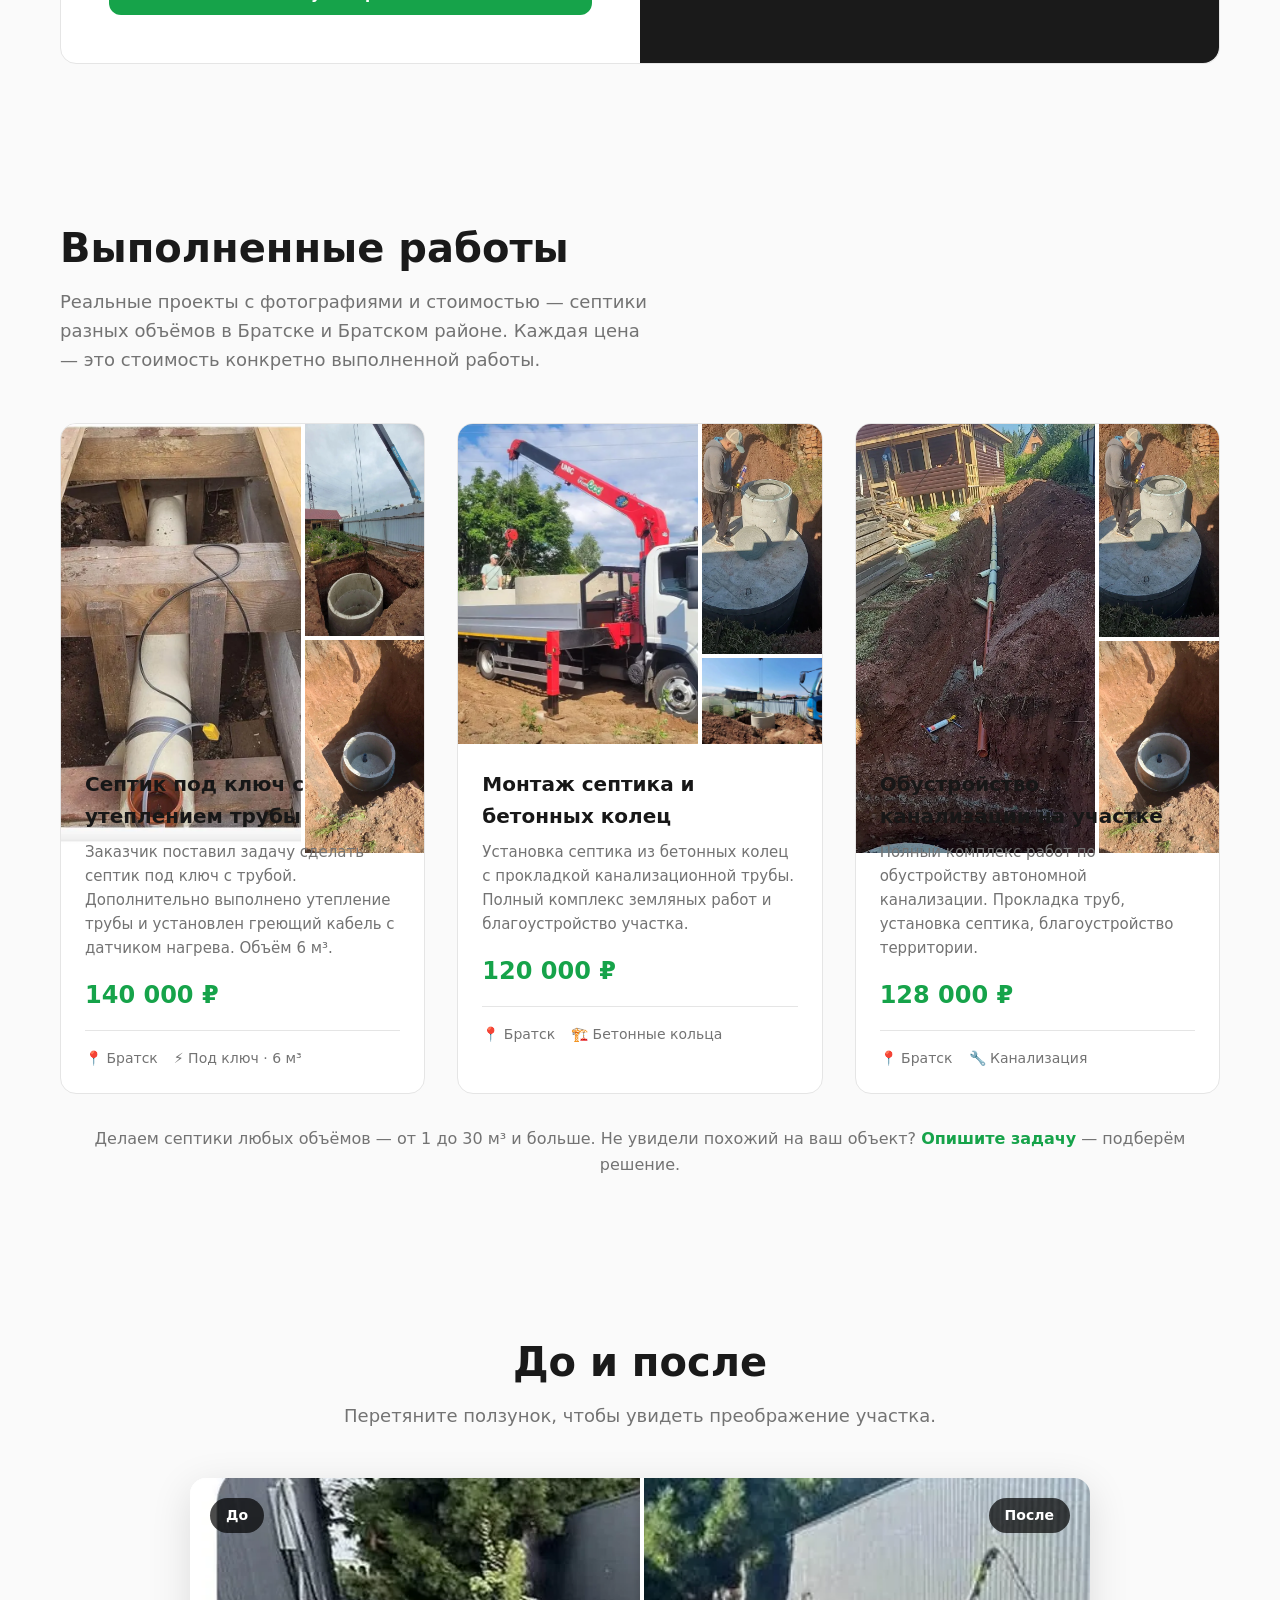
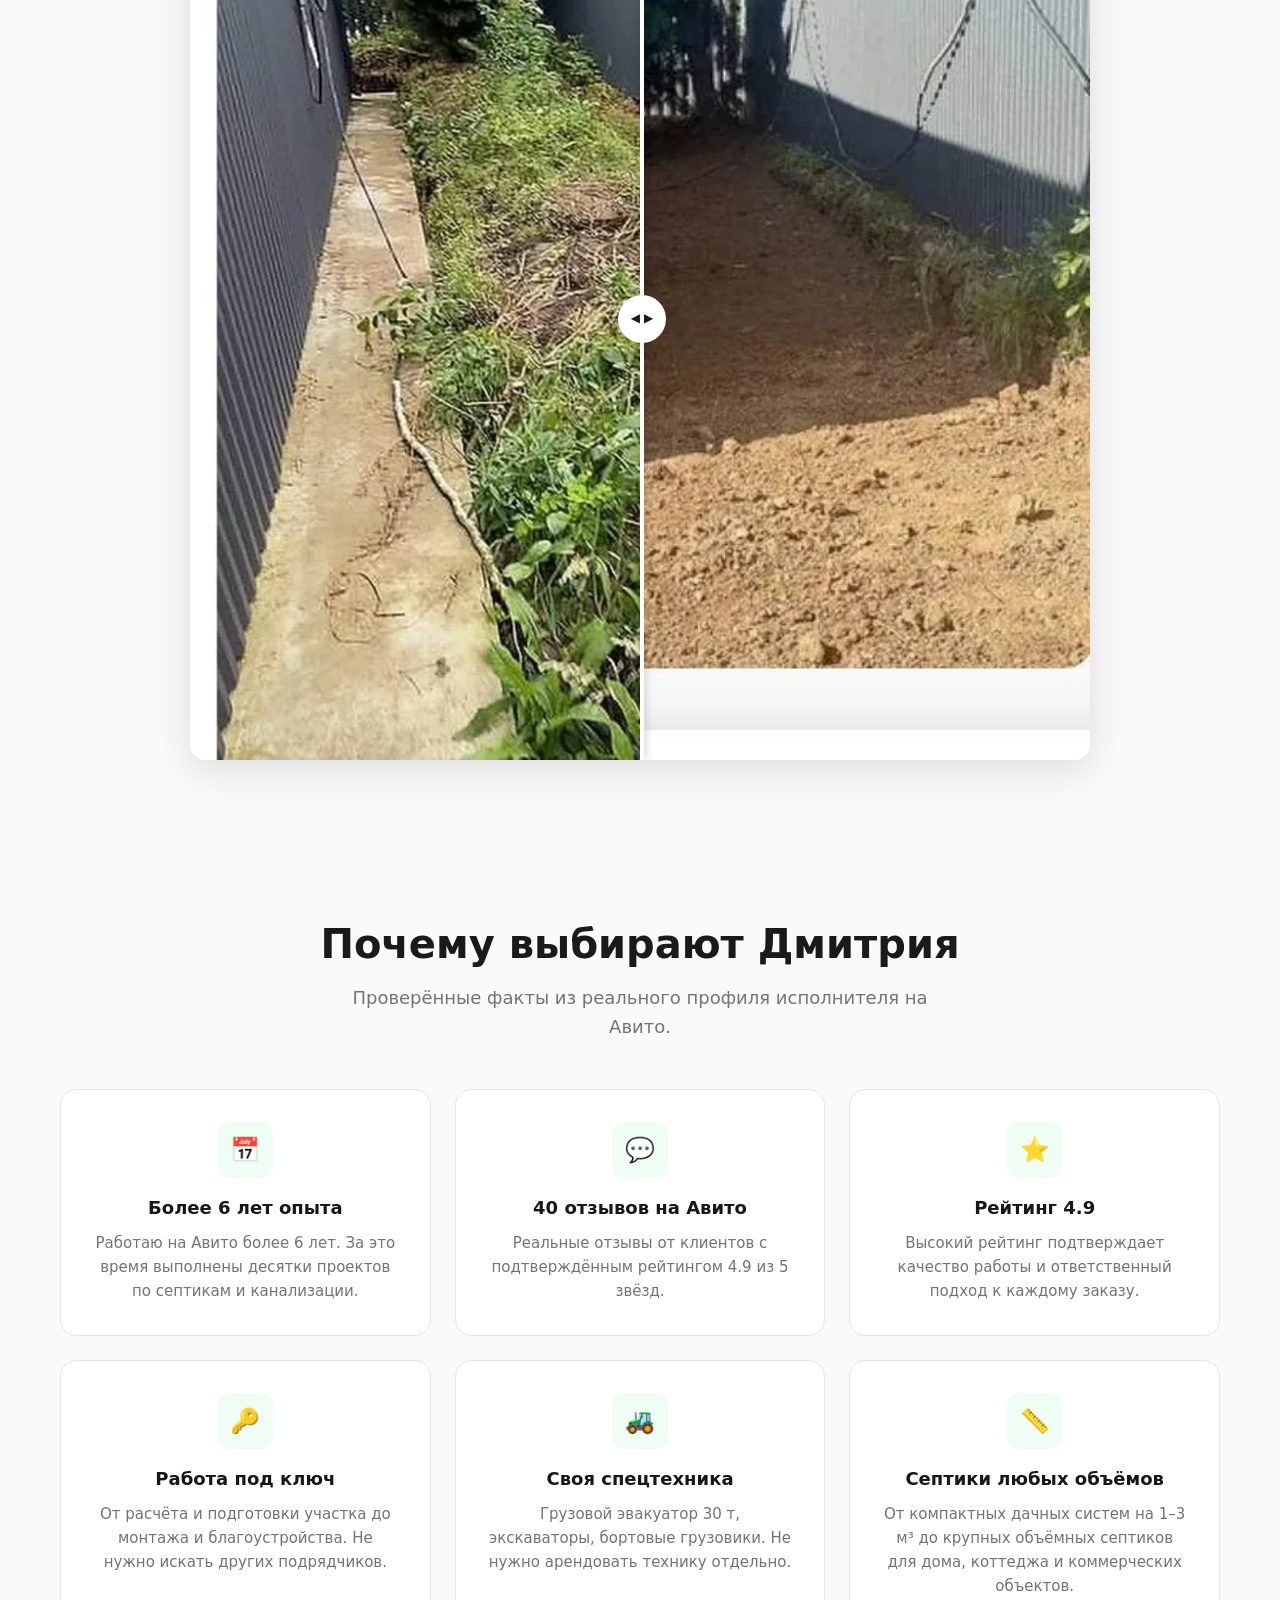
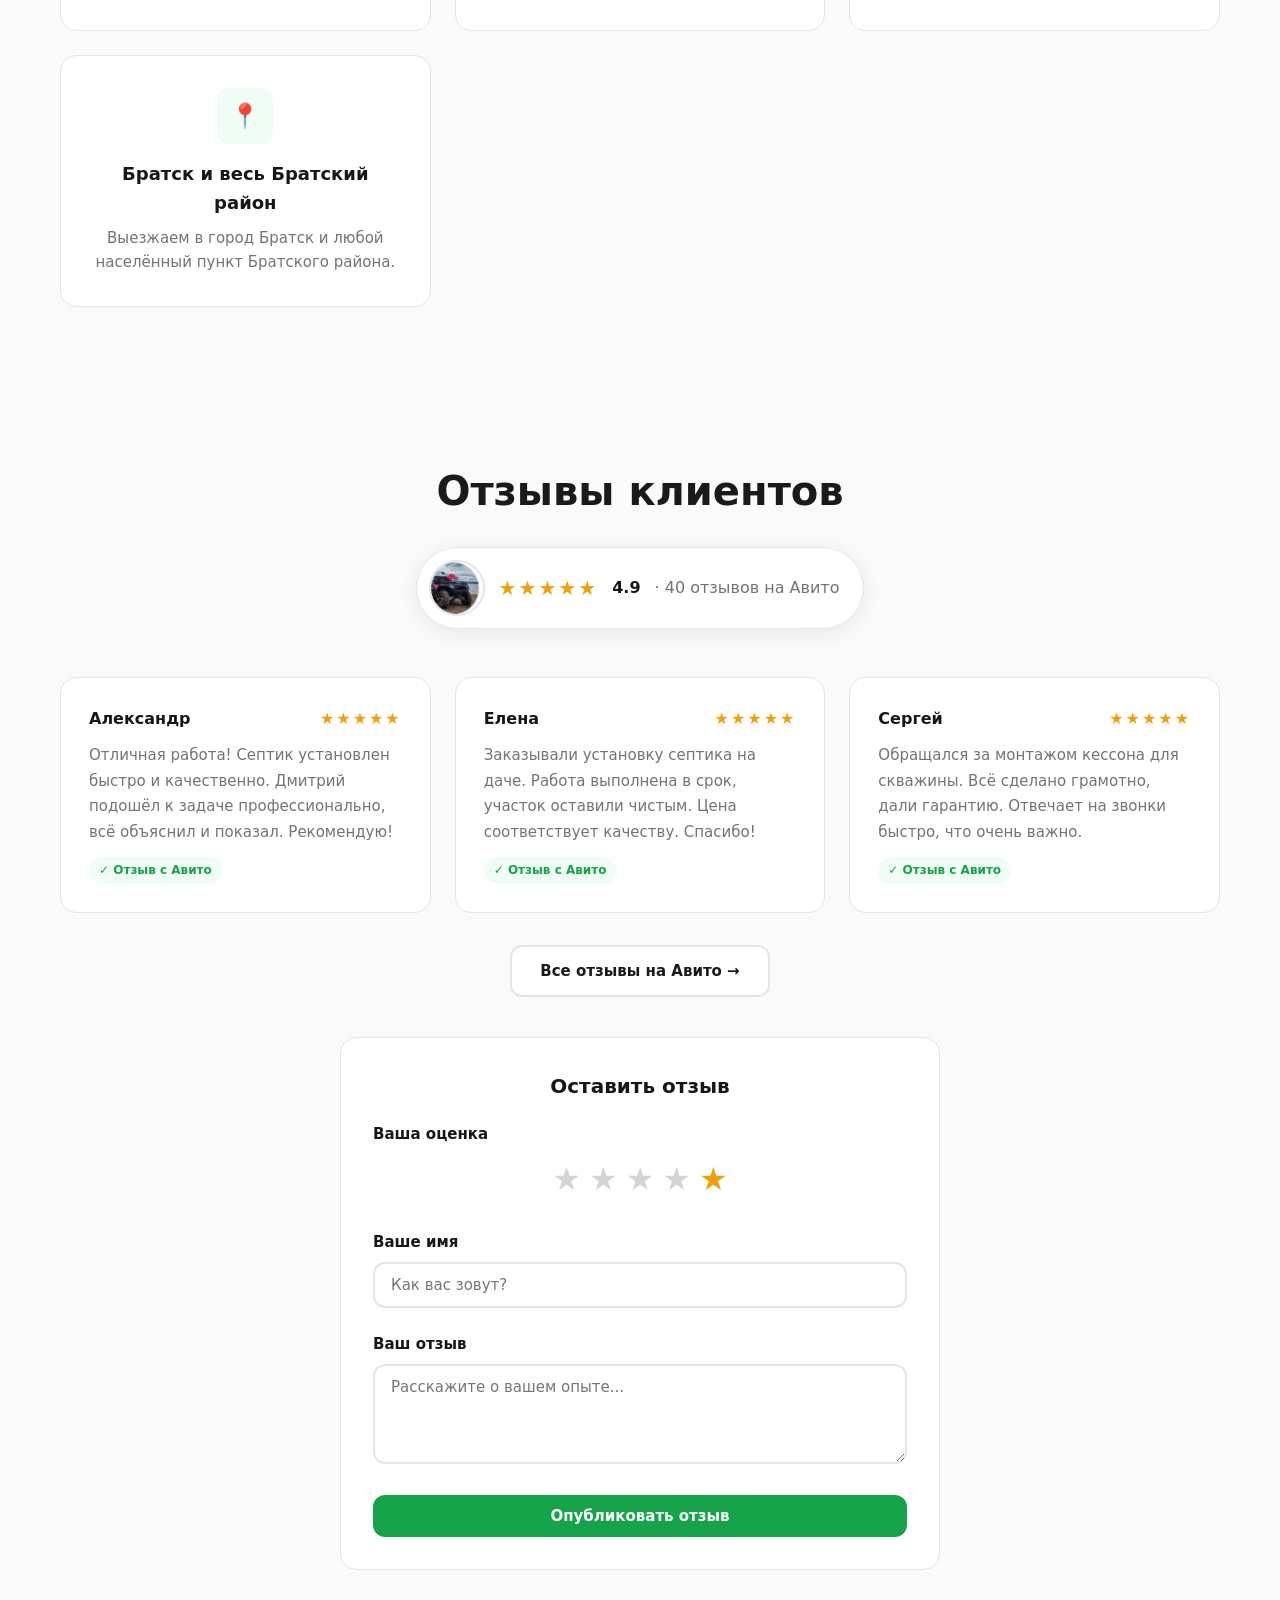
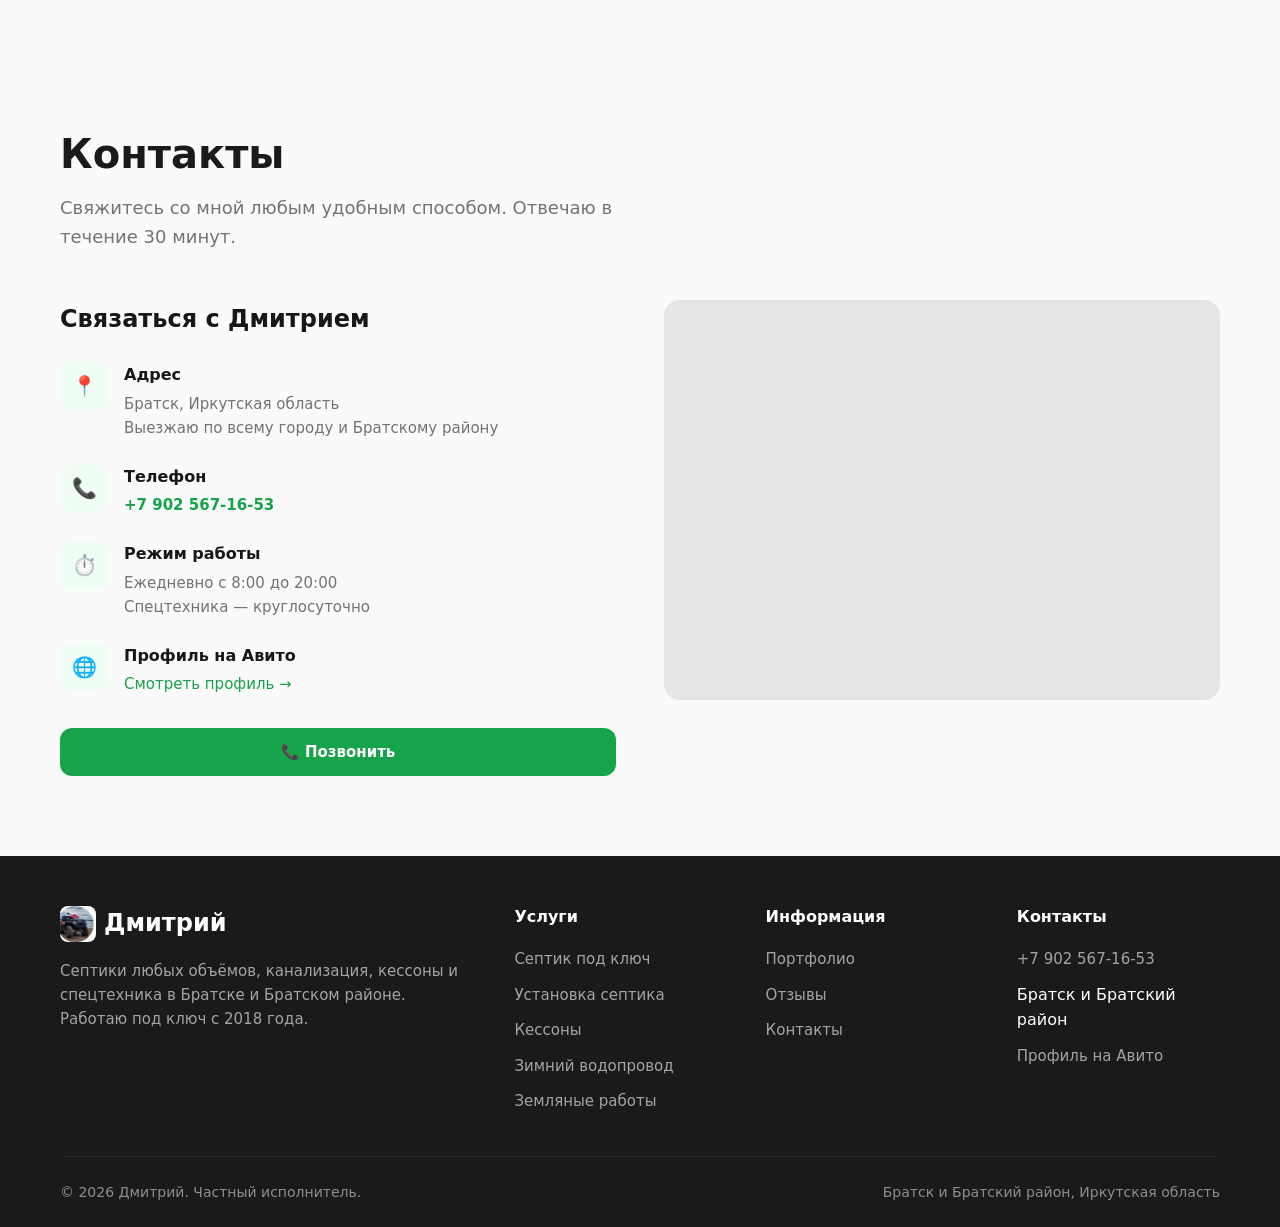
